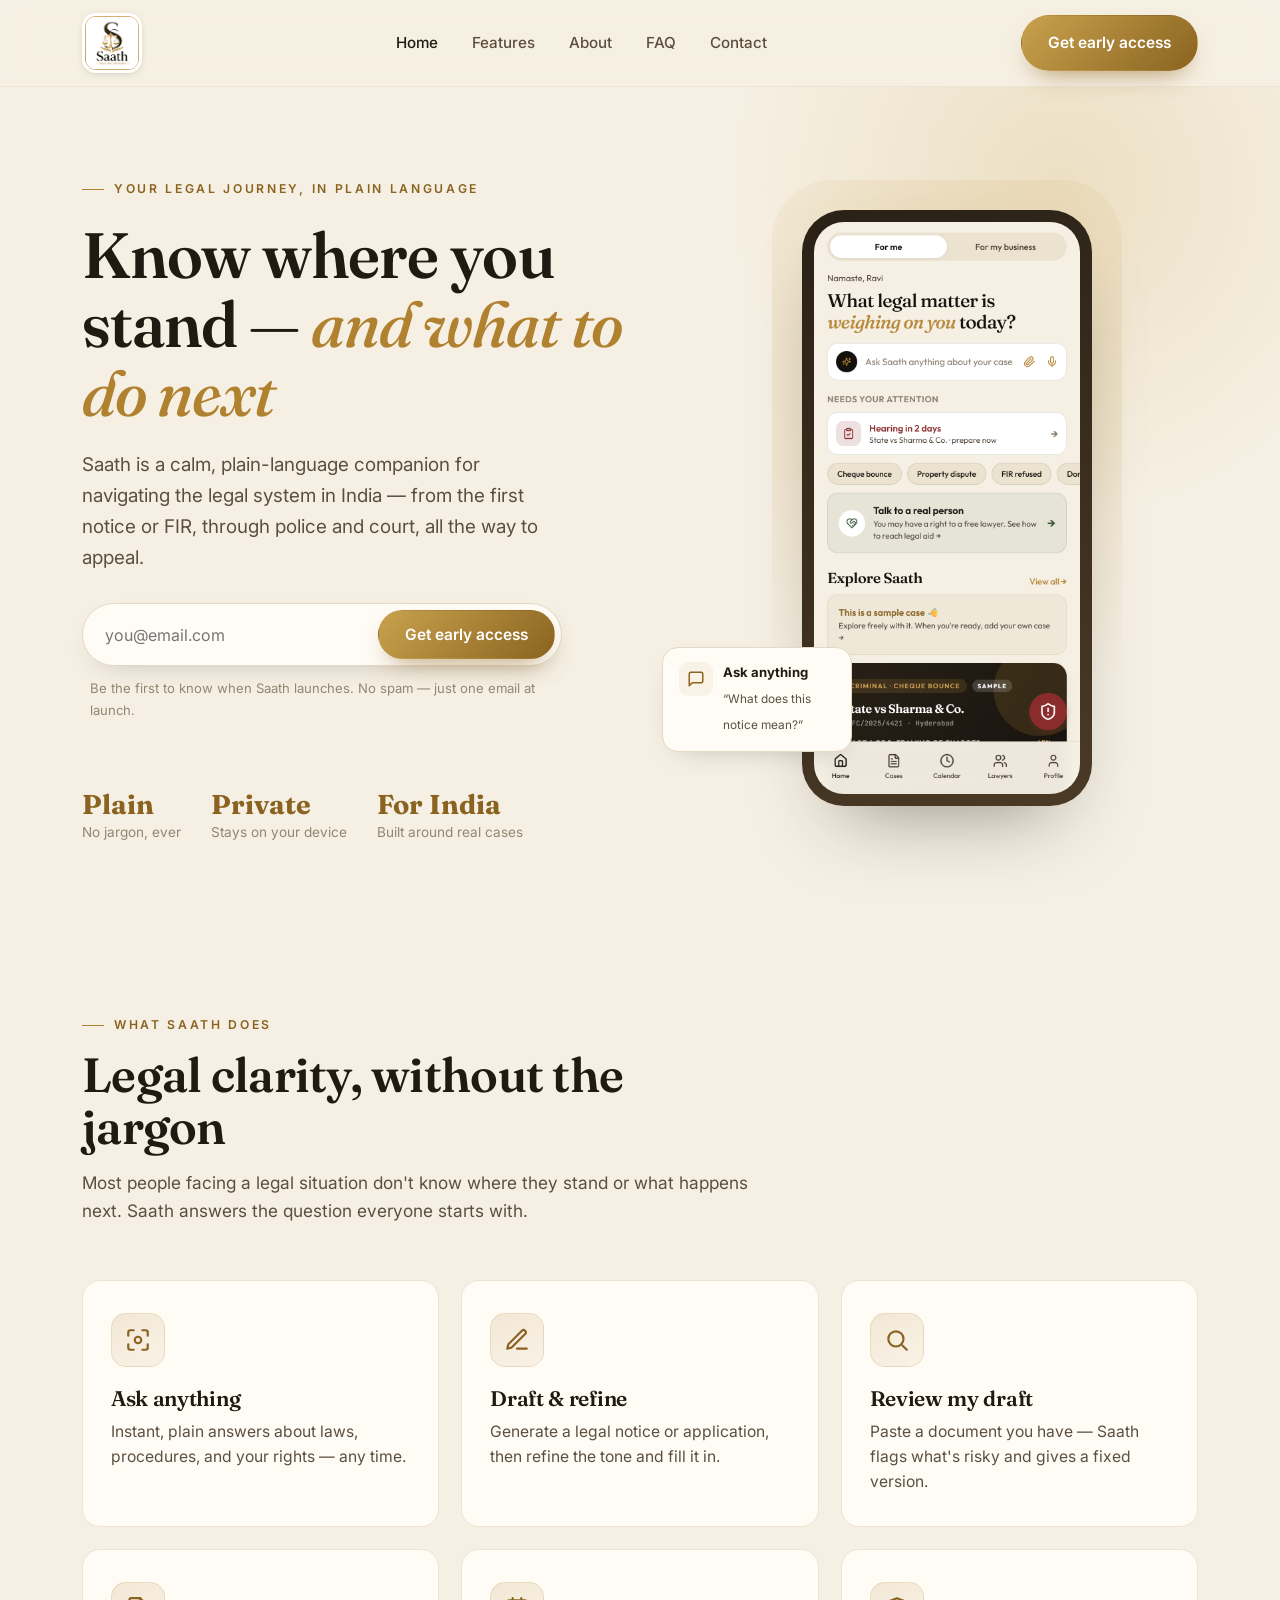
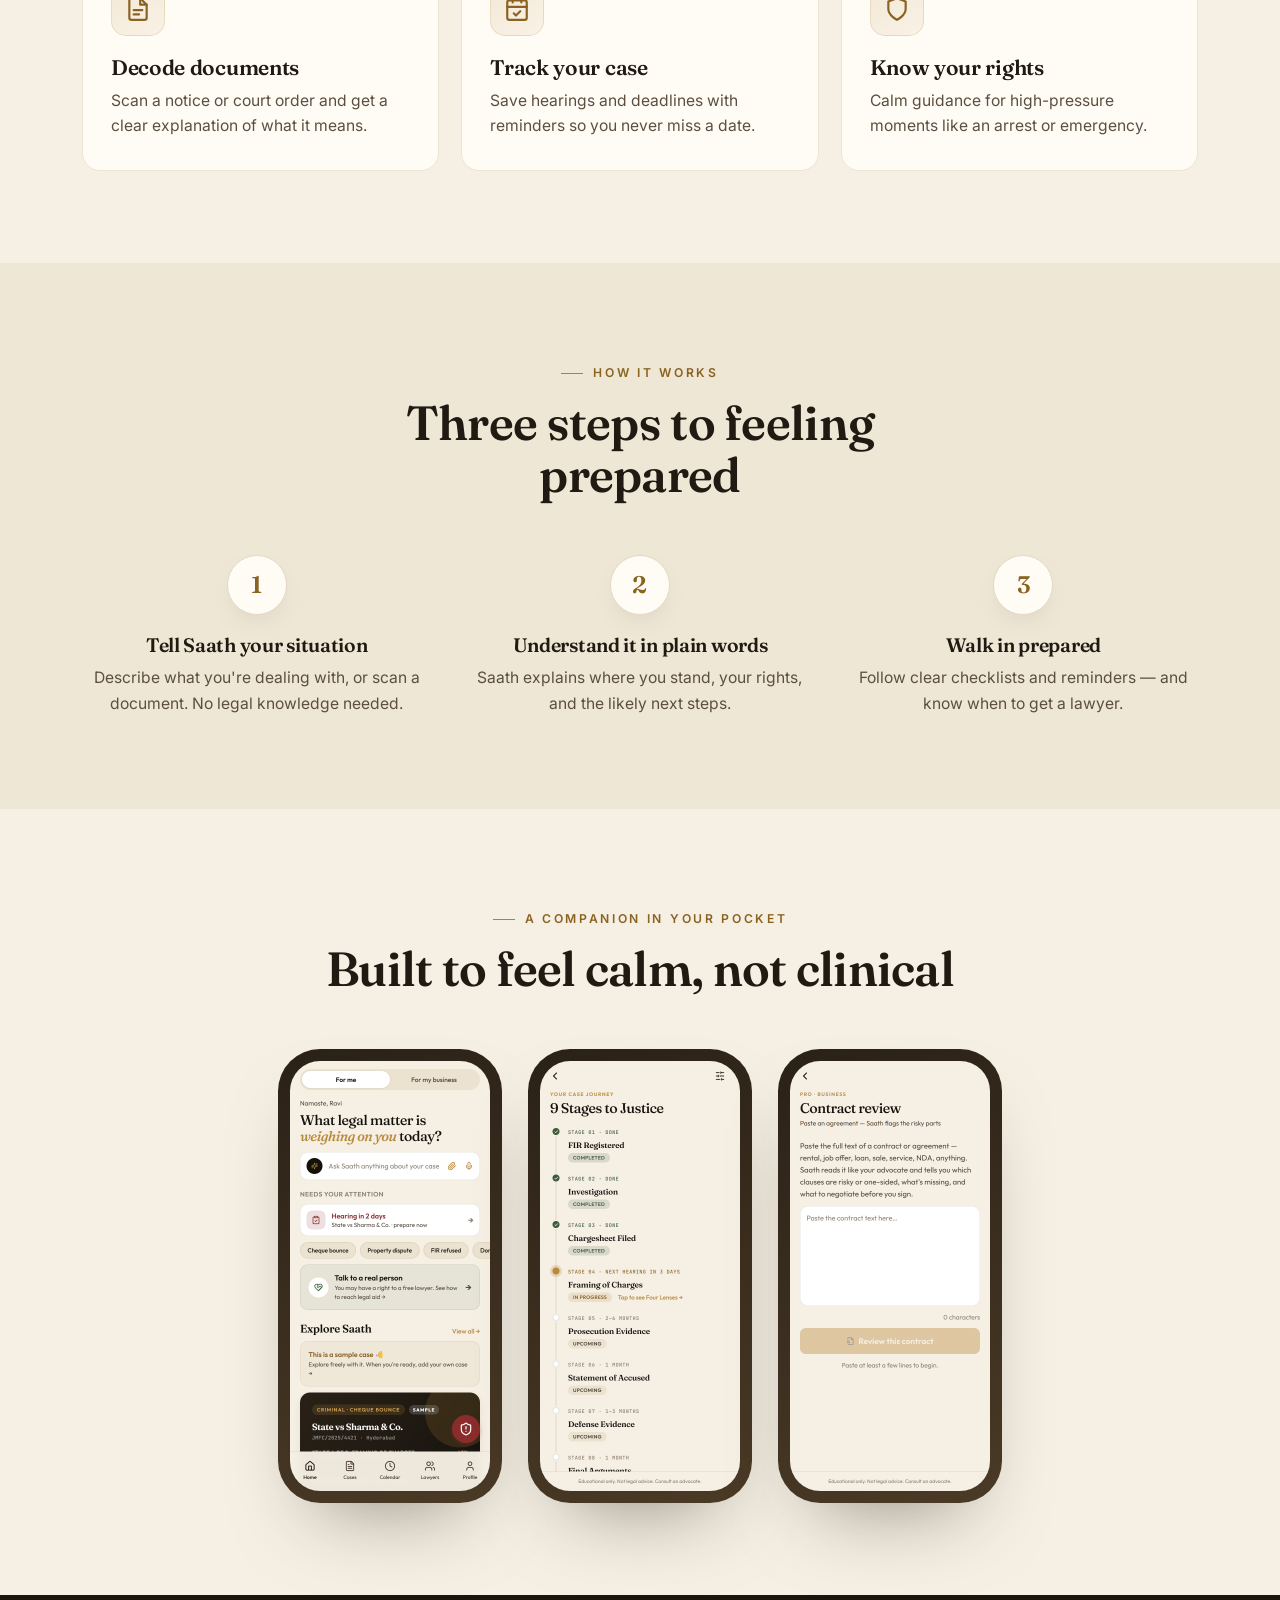
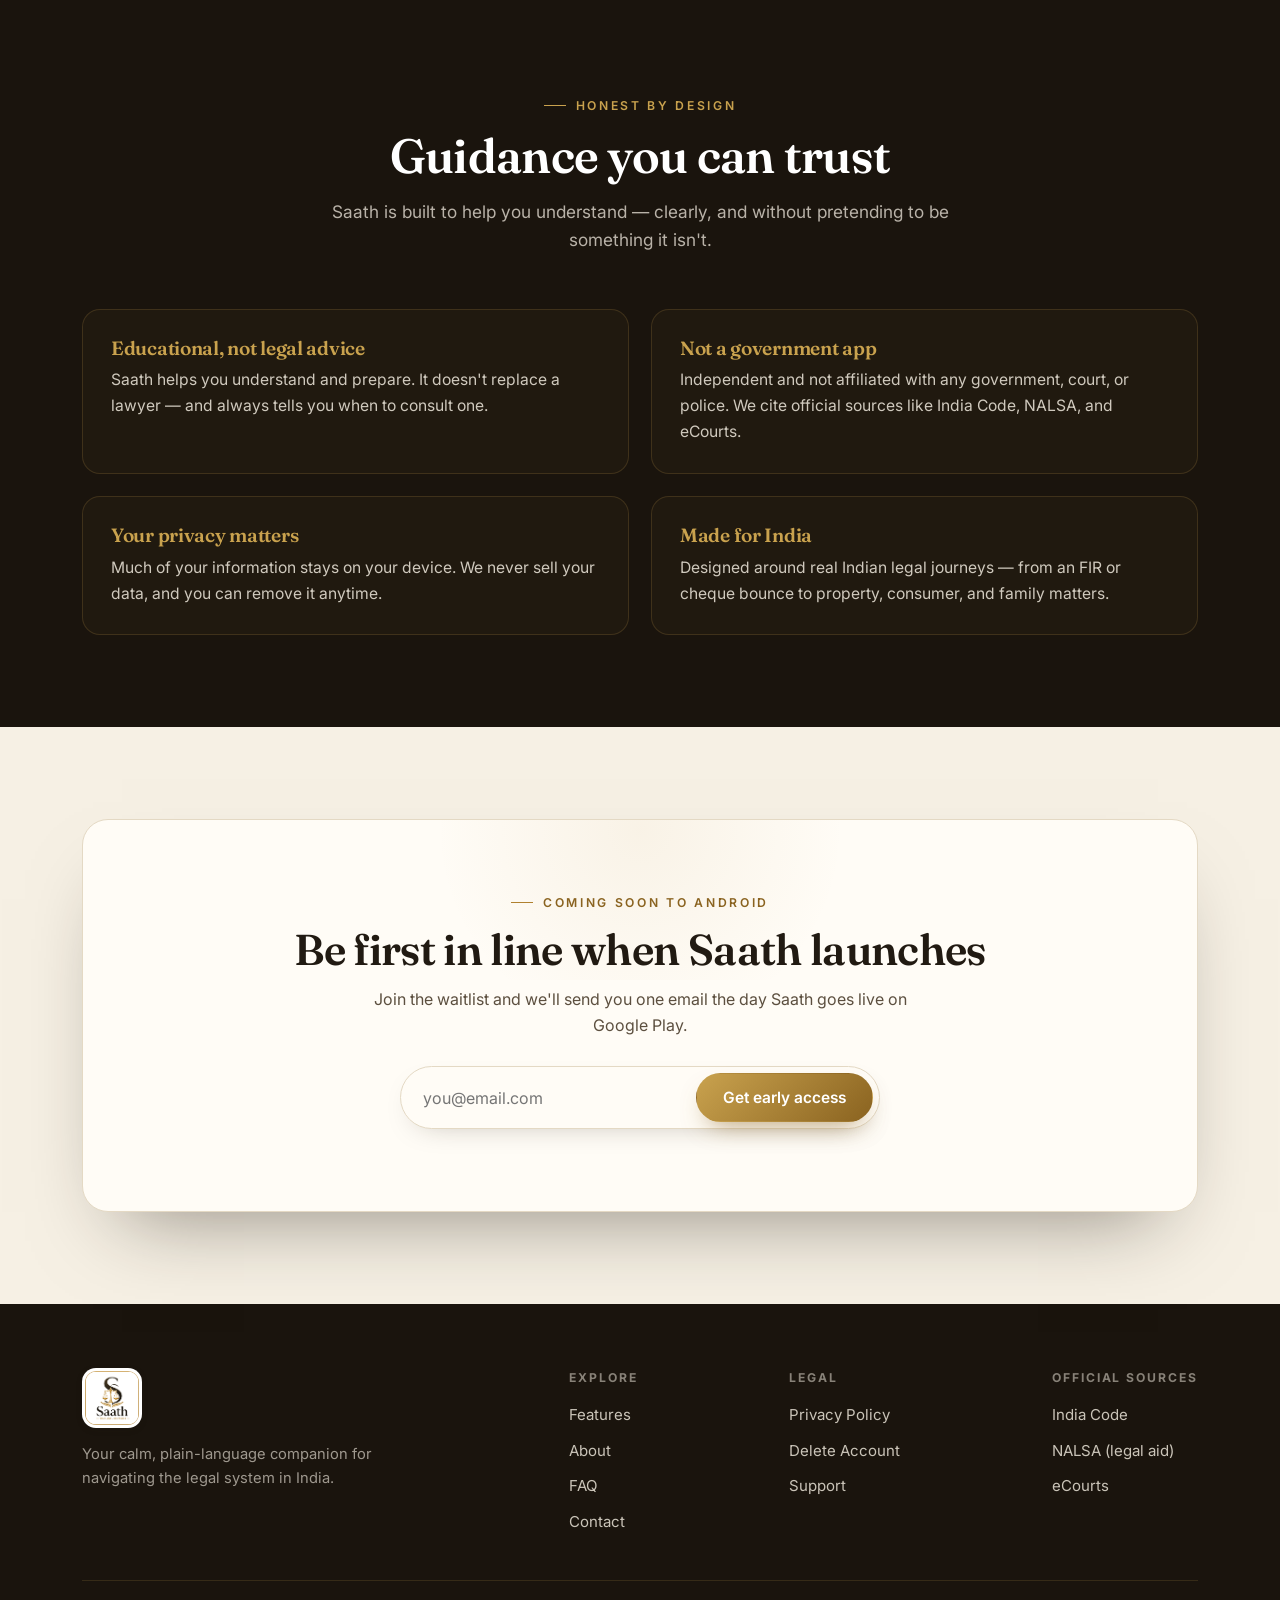
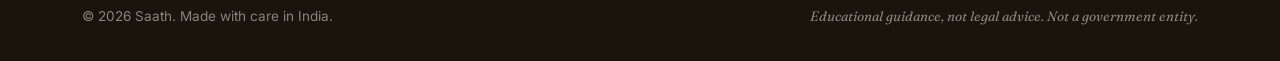
==== index.html @ ecaae9a4 "Saath marketing site" ====
<!doctype html>
<html lang="en">
<head>
  <meta charset="utf-8" />
  <meta name="viewport" content="width=device-width, initial-scale=1" />
  <title>Saath — Your calm, plain-language legal companion</title>
  <meta name="description" content="Saath turns confusing legal situations in India into calm, clear steps — understand your case, decode documents, draft and review, and know your rights. Join the waitlist." />
  <link rel="icon" href="assets/icon.png" />
  <link rel="preconnect" href="https://fonts.googleapis.com" />
  <link rel="preconnect" href="https://fonts.gstatic.com" crossorigin />
  <link href="https://fonts.googleapis.com/css2?family=Fraunces:ital,opsz,wght@0,9..144,500;0,9..144,600;0,9..144,700;1,9..144,500&family=Inter:wght@400;500;600&display=swap" rel="stylesheet" />
  <link rel="stylesheet" href="css/styles.css" />
</head>
<body>

  <header class="site-header">
    <div class="wrap nav">
      <a class="brand" href="index.html"><img class="logo" src="assets/logo.png" alt="Saath — Your Legal Companion" /></a>
      <nav class="nav-links">
        <a href="index.html" class="active">Home</a>
        <a href="features.html">Features</a>
        <a href="about.html">About</a>
        <a href="faq.html">FAQ</a>
        <a href="contact.html">Contact</a>
      </nav>
      <a href="#waitlist" class="btn btn-gold">Get early access</a>
      <button class="nav-toggle" aria-label="Menu"><span></span><span></span><span></span></button>
    </div>
  </header>

  <!-- Hero -->
  <section class="hero">
    <div class="wrap hero-grid">
      <div>
        <span class="eyebrow">Your legal journey, in plain language</span>
        <h1>Know where you stand — <span class="em">and what to do next</span></h1>
        <p class="lead">Saath is a calm, plain-language companion for navigating the legal system in India — from the first notice or FIR, through police and court, all the way to appeal.</p>
        <form class="waitlist" id="waitlist-hero">
          <div class="waitlist-row">
            <input type="email" placeholder="you@email.com" aria-label="Email address" required />
            <button type="submit" class="btn btn-gold">Get early access</button>
          </div>
          <p class="form-note">Be the first to know when Saath launches. No spam — just one email at launch.</p>
          <p class="form-msg" aria-live="polite"></p>
        </form>
        <div class="hero-trust">
          <div class="t"><b>Plain</b><span>No jargon, ever</span></div>
          <div class="t"><b>Private</b><span>Stays on your device</span></div>
          <div class="t"><b>For India</b><span>Built around real cases</span></div>
        </div>
      </div>
      <div class="hero-visual">
        <div class="phone"><img src="assets/shot-home.png" alt="Saath app" /></div>
        <div class="float-card">
          <div class="fc-ic"><svg viewBox="0 0 24 24" fill="none" stroke="currentColor" stroke-width="2" stroke-linecap="round" stroke-linejoin="round"><path d="M21 15a2 2 0 0 1-2 2H7l-4 4V5a2 2 0 0 1 2-2h14a2 2 0 0 1 2 2Z"/></svg></div>
          <div><b>Ask anything</b><span>“What does this notice mean?”</span></div>
        </div>
      </div>
    </div>
  </section>

  <!-- Features -->
  <section class="section">
    <div class="wrap">
      <div class="section-head">
        <span class="eyebrow">What Saath does</span>
        <h2>Legal clarity, without the jargon</h2>
        <p>Most people facing a legal situation don't know where they stand or what happens next. Saath answers the question everyone starts with.</p>
      </div>
      <div class="grid">
        <div class="card">
          <div class="ic"><svg viewBox="0 0 24 24" fill="none" stroke="currentColor" stroke-width="2" stroke-linecap="round" stroke-linejoin="round"><path d="M8 3H5a2 2 0 0 0-2 2v3m18 0V5a2 2 0 0 0-2-2h-3M3 16v3a2 2 0 0 0 2 2h3m8 0h3a2 2 0 0 0 2-2v-3"/><circle cx="12" cy="12" r="3"/></svg></div>
          <h3>Ask anything</h3><p>Instant, plain answers about laws, procedures, and your rights — any time.</p>
        </div>
        <div class="card">
          <div class="ic"><svg viewBox="0 0 24 24" fill="none" stroke="currentColor" stroke-width="2" stroke-linecap="round" stroke-linejoin="round"><path d="M12 20h9"/><path d="M16.5 3.5a2.1 2.1 0 0 1 3 3L7 19l-4 1 1-4Z"/></svg></div>
          <h3>Draft &amp; refine</h3><p>Generate a legal notice or application, then refine the tone and fill it in.</p>
        </div>
        <div class="card">
          <div class="ic"><svg viewBox="0 0 24 24" fill="none" stroke="currentColor" stroke-width="2" stroke-linecap="round" stroke-linejoin="round"><circle cx="11" cy="11" r="7"/><path d="m21 21-4-4"/></svg></div>
          <h3>Review my draft</h3><p>Paste a document you have — Saath flags what's risky and gives a fixed version.</p>
        </div>
        <div class="card">
          <div class="ic"><svg viewBox="0 0 24 24" fill="none" stroke="currentColor" stroke-width="2" stroke-linecap="round" stroke-linejoin="round"><path d="M14 2H6a2 2 0 0 0-2 2v16a2 2 0 0 0 2 2h12a2 2 0 0 0 2-2V8Z"/><path d="M14 2v6h6"/><path d="M8 13h8M8 17h5"/></svg></div>
          <h3>Decode documents</h3><p>Scan a notice or court order and get a clear explanation of what it means.</p>
        </div>
        <div class="card">
          <div class="ic"><svg viewBox="0 0 24 24" fill="none" stroke="currentColor" stroke-width="2" stroke-linecap="round" stroke-linejoin="round"><rect x="3" y="4" width="18" height="18" rx="2"/><path d="M16 2v4M8 2v4M3 10h18"/><path d="m9 16 2 2 4-4"/></svg></div>
          <h3>Track your case</h3><p>Save hearings and deadlines with reminders so you never miss a date.</p>
        </div>
        <div class="card">
          <div class="ic"><svg viewBox="0 0 24 24" fill="none" stroke="currentColor" stroke-width="2" stroke-linecap="round" stroke-linejoin="round"><path d="M12 22s8-4 8-10V5l-8-3-8 3v7c0 6 8 10 8 10Z"/></svg></div>
          <h3>Know your rights</h3><p>Calm guidance for high-pressure moments like an arrest or emergency.</p>
        </div>
      </div>
    </div>
  </section>

  <!-- How it works -->
  <section class="section band">
    <div class="wrap">
      <div class="section-head center">
        <span class="eyebrow center">How it works</span>
        <h2>Three steps to feeling prepared</h2>
      </div>
      <div class="steps">
        <div class="step"><div class="step-num">1</div><h3>Tell Saath your situation</h3><p>Describe what you're dealing with, or scan a document. No legal knowledge needed.</p></div>
        <div class="step"><div class="step-num">2</div><h3>Understand it in plain words</h3><p>Saath explains where you stand, your rights, and the likely next steps.</p></div>
        <div class="step"><div class="step-num">3</div><h3>Walk in prepared</h3><p>Follow clear checklists and reminders — and know when to get a lawyer.</p></div>
      </div>
    </div>
  </section>

  <!-- Showcase -->
  <section class="section">
    <div class="wrap">
      <div class="section-head center">
        <span class="eyebrow center">A companion in your pocket</span>
        <h2>Built to feel calm, not clinical</h2>
      </div>
      <div class="shots">
        <div class="phone"><img src="assets/shot-home.png" alt="Home" /></div>
        <div class="phone"><img src="assets/shot-roadmap.png" alt="Case roadmap" /></div>
        <div class="phone"><img src="assets/shot-service.png" alt="Document help" /></div>
      </div>
    </div>
  </section>

  <!-- Trust -->
  <section class="section trust">
    <div class="wrap">
      <div class="section-head center">
        <span class="eyebrow center">Honest by design</span>
        <h2>Guidance you can trust</h2>
        <p>Saath is built to help you understand — clearly, and without pretending to be something it isn't.</p>
      </div>
      <div class="trust-cards">
        <div class="trust-card"><h3>Educational, not legal advice</h3><p>Saath helps you understand and prepare. It doesn't replace a lawyer — and always tells you when to consult one.</p></div>
        <div class="trust-card"><h3>Not a government app</h3><p>Independent and not affiliated with any government, court, or police. We cite official sources like India Code, NALSA, and eCourts.</p></div>
        <div class="trust-card"><h3>Your privacy matters</h3><p>Much of your information stays on your device. We never sell your data, and you can remove it anytime.</p></div>
        <div class="trust-card"><h3>Made for India</h3><p>Designed around real Indian legal journeys — from an FIR or cheque bounce to property, consumer, and family matters.</p></div>
      </div>
    </div>
  </section>

  <!-- CTA -->
  <section class="section" id="waitlist">
    <div class="wrap">
      <div class="cta-card">
        <span class="eyebrow center">Coming soon to Android</span>
        <h2>Be first in line when Saath launches</h2>
        <p>Join the waitlist and we'll send you one email the day Saath goes live on Google Play.</p>
        <form class="waitlist" id="waitlist-cta">
          <div class="waitlist-row">
            <input type="email" placeholder="you@email.com" aria-label="Email address" required />
            <button type="submit" class="btn btn-gold">Get early access</button>
          </div>
          <p class="form-msg" aria-live="polite"></p>
        </form>
      </div>
    </div>
  </section>

  <!-- Footer -->
  <footer class="site-footer">
    <div class="wrap">
      <div class="footer-grid">
        <div class="footer-brand">
          <a class="brand" href="index.html"><img class="logo" src="assets/logo.png" alt="Saath" /></a>
          <p>Your calm, plain-language companion for navigating the legal system in India.</p>
        </div>
        <div class="footer-col"><h4>Explore</h4><a href="features.html">Features</a><a href="about.html">About</a><a href="faq.html">FAQ</a><a href="contact.html">Contact</a></div>
        <div class="footer-col"><h4>Legal</h4><a href="https://venkatesh619.github.io/saath-privacy/privacy-policy.html" target="_blank" rel="noopener">Privacy Policy</a><a href="https://venkatesh619.github.io/saath-privacy/delete-account.html" target="_blank" rel="noopener">Delete Account</a><a href="contact.html">Support</a></div>
        <div class="footer-col"><h4>Official sources</h4><a href="https://www.indiacode.nic.in" target="_blank" rel="noopener">India Code</a><a href="https://nalsa.gov.in" target="_blank" rel="noopener">NALSA (legal aid)</a><a href="https://ecourts.gov.in" target="_blank" rel="noopener">eCourts</a></div>
      </div>
      <div class="footer-bottom">
        <p>© <span id="year">2026</span> Saath. Made with care in India.</p>
        <p class="disc">Educational guidance, not legal advice. Not a government entity.</p>
      </div>
    </div>
  </footer>

  <script src="js/main.js"></script>
</body>
</html>
---- css/styles.css ----
/* ============================================================
   Saath — marketing site (Rich Warm)
   Elevated parchment + gold, elegant Fraunces display,
   premium detailing. Warm, trustworthy, high-end.
   ============================================================ */

:root {
  --cream: #F6F0E4;
  --cream-2: #EFE7D6;      /* deeper band */
  --paper: #FFFCF6;        /* cards */
  --ink: #211A12;          /* deep warm ink */
  --ink-soft: #5C4F3F;
  --ink-faint: #938672;
  --gold: #B0812F;
  --gold-l: #C9A24E;
  --gold-deep: #8A6320;
  --gold-tint: rgba(176,129,47,0.08);
  --gold-tint-2: rgba(176,129,47,0.16);
  --wine: #7A2E2E;
  --green: #3D5A3A;
  --line: #E4D9C4;
  --line-soft: #EDE4D3;
  --ink-dark: #1A140D;     /* footer / trust band */
  --maxw: 1180px;
  --radius: 18px;
  --radius-lg: 26px;
  --shadow-sm: 0 10px 30px -18px rgba(33,26,18,0.35);
  --shadow: 0 40px 80px -40px rgba(33,26,18,0.5);
}

* { box-sizing: border-box; margin: 0; padding: 0; }
html { scroll-behavior: smooth; }
body {
  font-family: "Inter", -apple-system, BlinkMacSystemFont, "Segoe UI", sans-serif;
  background: var(--cream);
  color: var(--ink);
  line-height: 1.65;
  -webkit-font-smoothing: antialiased;
  overflow-x: hidden;
}
a { color: inherit; text-decoration: none; }
img { max-width: 100%; display: block; }
.wrap { width: 100%; max-width: var(--maxw); margin: 0 auto; padding: 0 32px; }

h1, h2, h3, .serif { font-family: "Fraunces", Georgia, serif; font-weight: 600; line-height: 1.08; letter-spacing: -0.015em; }
.em { font-family: "Fraunces", serif; font-style: italic; font-weight: 500; color: var(--gold); }
.eyebrow {
  display: inline-flex; align-items: center; gap: 10px;
  font-size: 0.76rem; font-weight: 600; letter-spacing: 0.22em; text-transform: uppercase; color: var(--gold-deep);
}
.eyebrow::before { content: ""; width: 22px; height: 1px; background: var(--gold); display: inline-block; }
.eyebrow.center { justify-content: center; }

/* ---------- Buttons ---------- */
.btn {
  display: inline-flex; align-items: center; justify-content: center; gap: 8px;
  font-family: "Inter", sans-serif; font-weight: 600; font-size: 0.97rem;
  padding: 14px 26px; border-radius: 100px; border: 1px solid transparent; cursor: pointer;
  transition: transform 0.16s ease, box-shadow 0.16s ease, background 0.16s;
  white-space: nowrap;
}
.btn-gold { background: linear-gradient(135deg, var(--gold-l), var(--gold-deep)); color: #fff; box-shadow: 0 12px 26px -12px rgba(138,99,32,0.7); }
.btn-gold:hover { transform: translateY(-2px); box-shadow: 0 16px 30px -12px rgba(138,99,32,0.8); }
.btn-ink { background: var(--ink); color: var(--cream); }
.btn-ink:hover { transform: translateY(-2px); }
.btn-outline { background: transparent; border-color: var(--line); color: var(--ink); }
.btn-outline:hover { background: var(--paper); border-color: var(--gold); }

/* ---------- Header ---------- */
.site-header {
  position: sticky; top: 0; z-index: 60;
  background: rgba(246,240,228,0.85);
  backdrop-filter: saturate(160%) blur(14px);
  border-bottom: 1px solid var(--line-soft);
}
.nav { display: flex; align-items: center; justify-content: space-between; height: 86px; }
.brand { display: flex; align-items: center; gap: 11px; }
.brand .logo { height: 60px; width: 60px; display: block; background: #fff; border-radius: 14px; padding: 3px; object-fit: contain; box-shadow: 0 2px 8px -3px rgba(33,26,18,0.25); }
.brand .name { font-family: "Fraunces", serif; font-weight: 600; font-size: 1.4rem; letter-spacing: -0.01em; }
.nav-links { display: flex; align-items: center; gap: 34px; }
.nav-links a { font-size: 0.95rem; font-weight: 500; color: var(--ink-soft); transition: color 0.15s; }
.nav-links a:hover, .nav-links a.active { color: var(--ink); }
.nav-toggle { display: none; background: none; border: none; cursor: pointer; padding: 6px; }
.nav-toggle span { display: block; width: 24px; height: 2px; background: var(--ink); margin: 5px 0; transition: 0.25s; }

/* ---------- Hero ---------- */
.hero { position: relative; padding: 84px 0 70px; overflow: hidden; }
.hero::before {
  content: ""; position: absolute; top: -280px; right: -160px; width: 760px; height: 760px; border-radius: 50%;
  background: radial-gradient(circle, rgba(201,162,78,0.22), transparent 62%); pointer-events: none;
}
.hero-grid { position: relative; display: grid; grid-template-columns: 1.05fr 0.95fr; gap: 60px; align-items: center; }
.hero h1 { font-size: clamp(2.7rem, 5.2vw, 4rem); margin: 20px 0 22px; font-weight: 600; }
.hero .lead { font-size: 1.18rem; color: var(--ink-soft); max-width: 30rem; margin-bottom: 30px; }
.waitlist { max-width: 30rem; }
.waitlist-row { display: flex; gap: 10px; background: var(--paper); border: 1px solid var(--line); border-radius: 100px; padding: 6px 6px 6px 8px; box-shadow: var(--shadow-sm); }
.waitlist-row input {
  flex: 1; min-width: 0; border: none; background: transparent; padding: 12px 14px;
  font-family: "Inter", sans-serif; font-size: 1rem; color: var(--ink);
}
.waitlist-row input:focus { outline: none; }
.waitlist .form-note { font-size: 0.82rem; color: var(--ink-faint); margin-top: 12px; padding-left: 8px; }
.form-msg { margin-top: 12px; font-size: 0.9rem; font-weight: 500; min-height: 1.2em; padding-left: 8px; }
.form-msg.ok { color: var(--green); }
.form-msg.err { color: var(--wine); }
.hero-trust { display: flex; gap: 30px; margin-top: 40px; }
.hero-trust .t b { font-family: "Fraunces", serif; font-size: 1.7rem; color: var(--gold-deep); display: block; line-height: 1; }
.hero-trust .t span { font-size: 0.85rem; color: var(--ink-faint); }

/* Phone visual */
.hero-visual { position: relative; display: flex; justify-content: center; }
.phone {
  position: relative; width: 290px; max-width: 78vw; border-radius: 42px; padding: 12px;
  background: linear-gradient(160deg, #2a2117, #4a3a26); box-shadow: var(--shadow);
}
.phone::after {
  content: ""; position: absolute; inset: -30px -30px -30px -30px; z-index: -1; border-radius: 60px;
  background: radial-gradient(circle at 50% 30%, rgba(201,162,78,0.28), transparent 70%);
}
.phone img { border-radius: 30px; width: 100%; }
.float-card {
  position: absolute; left: -34px; bottom: 54px; background: var(--paper); border: 1px solid var(--line);
  border-radius: 16px; padding: 14px 16px; box-shadow: var(--shadow-sm); max-width: 190px; display: flex; gap: 10px; align-items: flex-start;
}
.float-card .fc-ic { width: 34px; height: 34px; min-width: 34px; border-radius: 9px; background: var(--gold-tint); display: flex; align-items: center; justify-content: center; color: var(--gold-deep); }
.float-card .fc-ic svg { width: 18px; height: 18px; }
.float-card b { font-size: 0.82rem; display: block; }
.float-card span { font-size: 0.74rem; color: var(--ink-soft); line-height: 1.35; }

/* ---------- Sections ---------- */
.section { padding: 92px 0; position: relative; }
.section-head { max-width: 42rem; margin-bottom: 54px; }
.section-head.center { margin-left: auto; margin-right: auto; text-align: center; }
.section-head h2 { font-size: clamp(2.1rem, 3.8vw, 3rem); margin: 14px 0 16px; }
.section-head p { color: var(--ink-soft); font-size: 1.08rem; }

/* Feature cards */
.grid { display: grid; grid-template-columns: repeat(3, 1fr); gap: 22px; }
.card {
  background: var(--paper); border: 1px solid var(--line-soft); border-radius: var(--radius);
  padding: 32px 28px; transition: transform 0.2s ease, box-shadow 0.2s ease, border-color 0.2s;
}
.card:hover { transform: translateY(-5px); box-shadow: var(--shadow-sm); border-color: var(--gold-tint-2); }
.ic {
  width: 54px; height: 54px; border-radius: 15px; margin-bottom: 20px;
  display: flex; align-items: center; justify-content: center; color: var(--gold-deep);
  background: linear-gradient(150deg, var(--gold-tint-2), var(--gold-tint));
  border: 1px solid rgba(176,129,47,0.18);
}
.ic svg { width: 26px; height: 26px; }
.card h3 { font-size: 1.32rem; margin-bottom: 9px; }
.card p { color: var(--ink-soft); font-size: 0.98rem; line-height: 1.6; }

/* Divider rule */
.rule { height: 1px; background: linear-gradient(90deg, transparent, var(--line), transparent); }

/* How it works */
.band { background: var(--cream-2); }
.steps { display: grid; grid-template-columns: repeat(3, 1fr); gap: 34px; }
.step { text-align: center; }
.step-num {
  width: 60px; height: 60px; border-radius: 50%; margin: 0 auto 20px; position: relative;
  display: flex; align-items: center; justify-content: center;
  font-family: "Fraunces", serif; font-size: 1.5rem; font-weight: 600; color: var(--gold-deep);
  background: var(--paper); border: 1px solid var(--line); box-shadow: var(--shadow-sm);
}
.step h3 { font-size: 1.22rem; margin-bottom: 9px; }
.step p { color: var(--ink-soft); font-size: 0.98rem; }

/* Showcase */
.shots { display: flex; gap: 26px; justify-content: center; flex-wrap: wrap; }
.shots .phone { width: 224px; }
.shots .phone::after { display: none; }

/* Trust band (deep ink) */
.trust { background: var(--ink-dark); color: var(--cream); }
.trust .section-head h2 { color: #fff; }
.trust .section-head p { color: rgba(246,240,228,0.72); }
.trust .eyebrow { color: var(--gold-l); }
.trust .eyebrow::before { background: var(--gold-l); }
.trust-cards { display: grid; grid-template-columns: repeat(2, 1fr); gap: 22px; }
.trust-card { border: 1px solid rgba(201,162,78,0.18); border-radius: var(--radius); padding: 28px; background: rgba(201,162,78,0.04); }
.trust-card h3 { color: var(--gold-l); font-size: 1.2rem; margin-bottom: 9px; }
.trust-card p { color: rgba(246,240,228,0.82); font-size: 0.98rem; }

/* CTA */
.cta-card {
  background: var(--paper); border: 1px solid var(--line); border-radius: var(--radius-lg);
  padding: 64px 40px; text-align: center; box-shadow: var(--shadow); position: relative; overflow: hidden;
}
.cta-card::before { content: ""; position: absolute; top: -140px; left: 50%; transform: translateX(-50%); width: 500px; height: 300px; background: radial-gradient(circle, var(--gold-tint), transparent 70%); }
.cta-card > * { position: relative; }
.cta-card h2 { font-size: clamp(2rem, 3.6vw, 2.7rem); margin: 14px 0 12px; }
.cta-card p { color: var(--ink-soft); max-width: 34rem; margin: 0 auto; }
.cta-card .waitlist { margin: 28px auto 0; }

/* Inner page hero */
.page-hero { position: relative; padding: 72px 0 24px; text-align: center; overflow: hidden; }
.page-hero::before { content: ""; position: absolute; top: -300px; left: 50%; transform: translateX(-50%); width: 800px; height: 800px; border-radius: 50%; background: radial-gradient(circle, rgba(201,162,78,0.14), transparent 62%); }
.page-hero > .wrap { position: relative; }
.page-hero h1 { font-size: clamp(2.4rem, 4.6vw, 3.4rem); margin: 16px 0 16px; font-weight: 600; }
.page-hero p { color: var(--ink-soft); font-size: 1.12rem; max-width: 40rem; margin: 0 auto; }

/* Feature rows */
.frows { display: grid; grid-template-columns: 1fr 1fr; gap: 22px; }
.frow { background: var(--paper); border: 1px solid var(--line-soft); border-radius: var(--radius); padding: 32px; display: grid; grid-template-columns: 54px 1fr; gap: 20px; }
.frow .ic { margin: 0; }
.frow h3 { font-size: 1.4rem; margin-bottom: 8px; }
.frow p { color: var(--ink-soft); font-size: 1rem; margin-bottom: 14px; }
.flist { list-style: none; }
.flist li { position: relative; padding-left: 24px; margin-bottom: 8px; color: var(--ink-soft); font-size: 0.95rem; }
.flist li::before { content: "✦"; position: absolute; left: 0; color: var(--gold); font-size: 0.8rem; top: 2px; }

/* FAQ */
.faq-list { max-width: 46rem; margin: 0 auto; }
.faq-item { border-bottom: 1px solid var(--line); }
.faq-q { width: 100%; text-align: left; background: none; border: none; cursor: pointer; padding: 24px 0; font-family: "Fraunces", serif; font-size: 1.25rem; font-weight: 600; color: var(--ink); display: flex; justify-content: space-between; align-items: center; gap: 16px; }
.faq-q .plus { color: var(--gold); font-size: 1.7rem; transition: transform 0.2s; line-height: 1; }
.faq-item.open .plus { transform: rotate(45deg); }
.faq-a { max-height: 0; overflow: hidden; transition: max-height 0.28s ease; }
.faq-a p { padding-bottom: 24px; color: var(--ink-soft); }
.faq-a a { color: var(--gold-deep); font-weight: 600; }

/* Prose */
.prose { max-width: 44rem; margin: 0 auto; }
.prose > p:first-of-type::first-letter { font-family: "Fraunces", serif; font-size: 3.4rem; float: left; line-height: 0.9; padding: 6px 12px 0 0; color: var(--gold-deep); }
.prose p { color: var(--ink-soft); margin-bottom: 20px; font-size: 1.08rem; }
.prose strong { color: var(--ink); }
.prose a { color: var(--gold-deep); font-weight: 600; }
.prose h2 { font-size: 1.8rem; margin: 40px 0 16px; }

/* Contact */
.contact-grid { display: grid; grid-template-columns: 1fr 1.1fr; gap: 40px; max-width: 62rem; margin: 0 auto; align-items: start; }
.contact-cards { display: grid; gap: 18px; }
.contact-card { background: var(--paper); border: 1px solid var(--line-soft); border-radius: var(--radius); padding: 26px; }
.contact-card h3 { font-size: 1.15rem; margin-bottom: 7px; }
.contact-card p { color: var(--ink-soft); font-size: 0.95rem; }
.contact-form { background: var(--paper); border: 1px solid var(--line-soft); border-radius: var(--radius); padding: 30px; box-shadow: var(--shadow-sm); }
.field { margin-bottom: 16px; }
.field label { display: block; font-size: 0.85rem; font-weight: 600; color: var(--ink-soft); margin-bottom: 6px; }
.field input, .field textarea { width: 100%; font-family: "Inter", sans-serif; font-size: 1rem; padding: 13px 15px; border: 1px solid var(--line); border-radius: 12px; background: var(--cream); color: var(--ink); }
.field input:focus, .field textarea:focus { outline: none; border-color: var(--gold); box-shadow: 0 0 0 3px var(--gold-tint); }
.field textarea { resize: vertical; min-height: 120px; }

/* Footer (deep ink) */
.site-footer { background: var(--ink-dark); color: var(--cream); padding: 64px 0 34px; }
.footer-grid { display: flex; justify-content: space-between; flex-wrap: wrap; gap: 30px; margin-bottom: 34px; }
.footer-brand { max-width: 21rem; }
.footer-brand .brand { margin-bottom: 14px; }
.footer-brand .name { color: #fff; }
.footer-brand p { color: rgba(246,240,228,0.6); font-size: 0.92rem; }
.footer-col h4 { font-size: 0.76rem; text-transform: uppercase; letter-spacing: 0.16em; color: rgba(246,240,228,0.5); margin-bottom: 15px; }
.footer-col a { display: block; color: rgba(246,240,228,0.8); font-size: 0.94rem; margin-bottom: 11px; transition: color 0.15s; }
.footer-col a:hover { color: var(--gold-l); }
.footer-bottom { border-top: 1px solid rgba(201,162,78,0.16); padding-top: 24px; display: flex; justify-content: space-between; flex-wrap: wrap; gap: 10px; }
.footer-bottom p { font-size: 0.85rem; color: rgba(246,240,228,0.5); }
.footer-bottom .disc { font-family: "Fraunces", serif; font-style: italic; }

/* Responsive */
@media (max-width: 900px) {
  .hero-grid { grid-template-columns: 1fr; gap: 44px; text-align: center; }
  .hero .lead, .waitlist { margin-left: auto; margin-right: auto; }
  .hero-trust { justify-content: center; }
  .float-card { display: none; }
}
@media (max-width: 820px) {
  .grid, .steps, .trust-cards, .frows, .contact-grid { grid-template-columns: 1fr; }
  .nav-links, .site-header .btn { display: none; }
  .nav-toggle { display: block; }
  .nav-links.open { display: flex; flex-direction: column; gap: 0; position: absolute; top: 86px; left: 0; right: 0; background: var(--cream); border-bottom: 1px solid var(--line); padding: 8px 32px 20px; }
  .nav-links.open a { padding: 14px 0; border-bottom: 1px solid var(--line-soft); width: 100%; }
  .section { padding: 64px 0; }
}
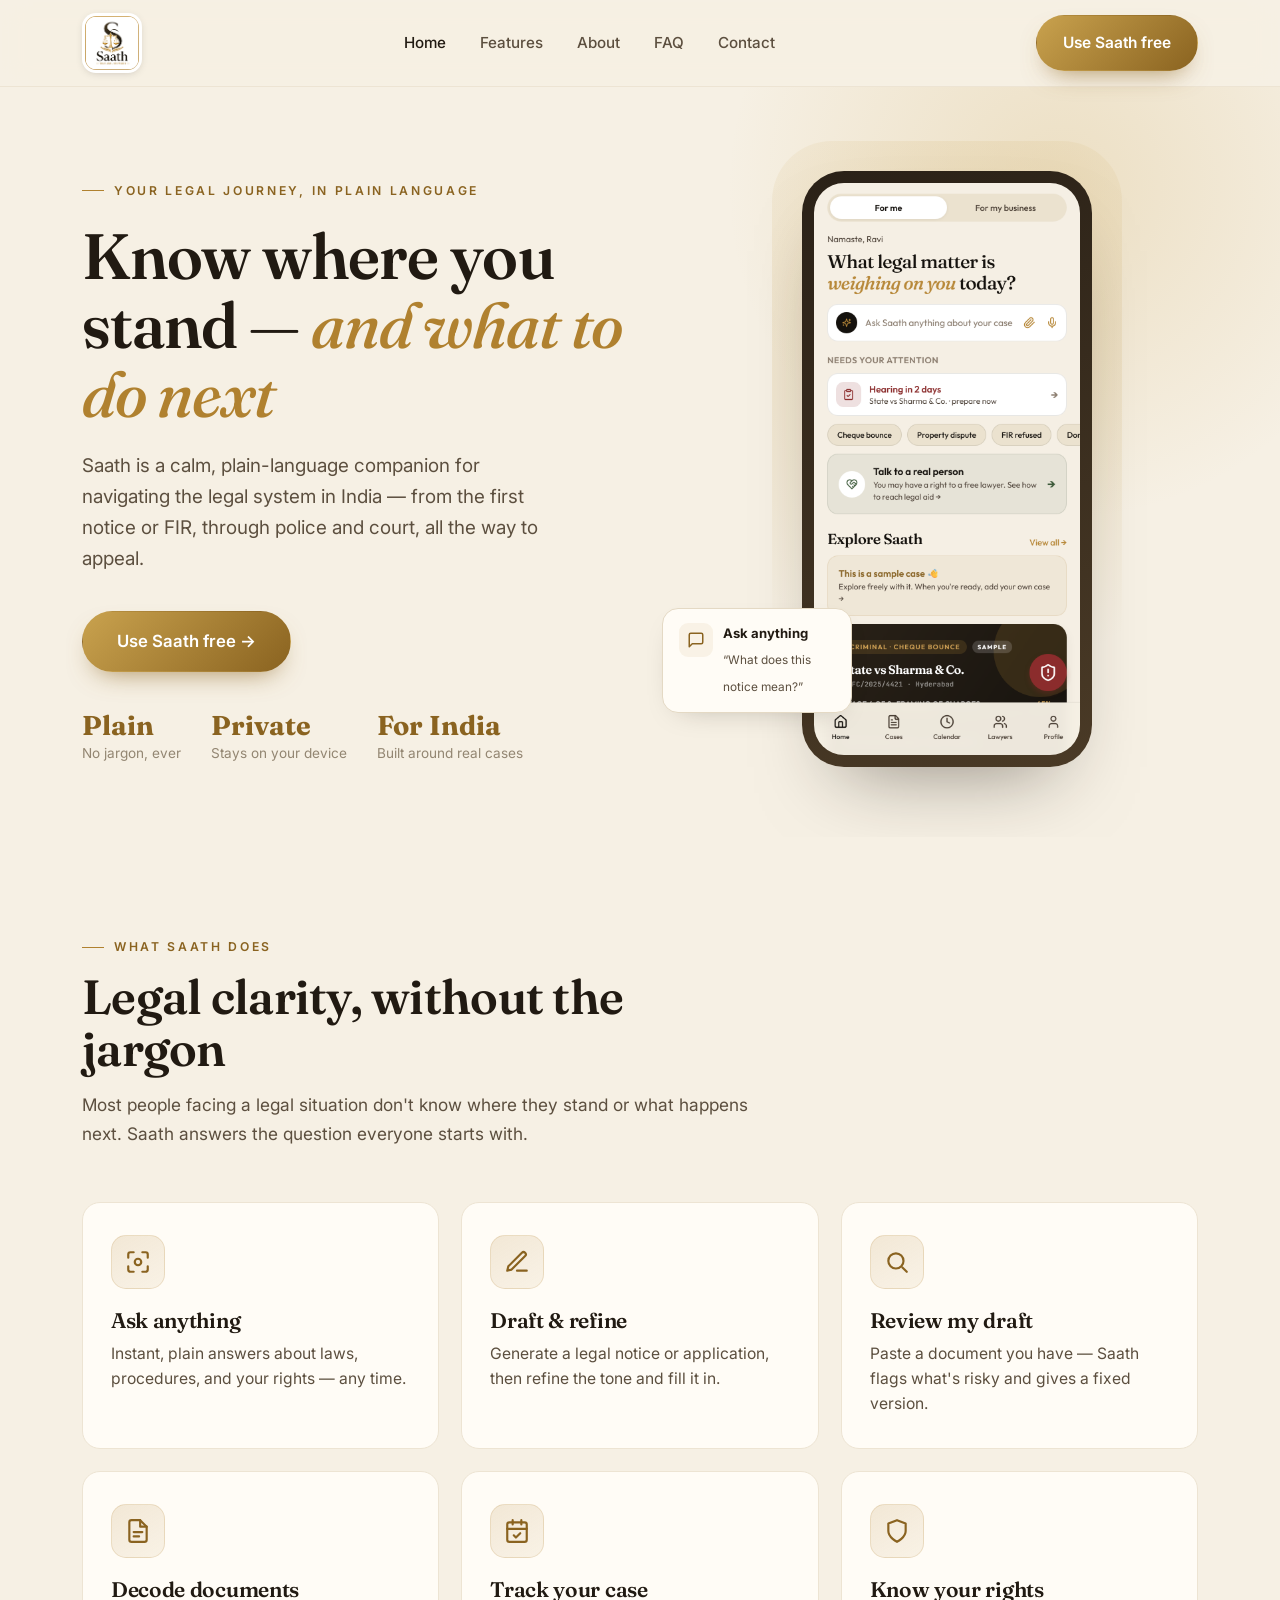
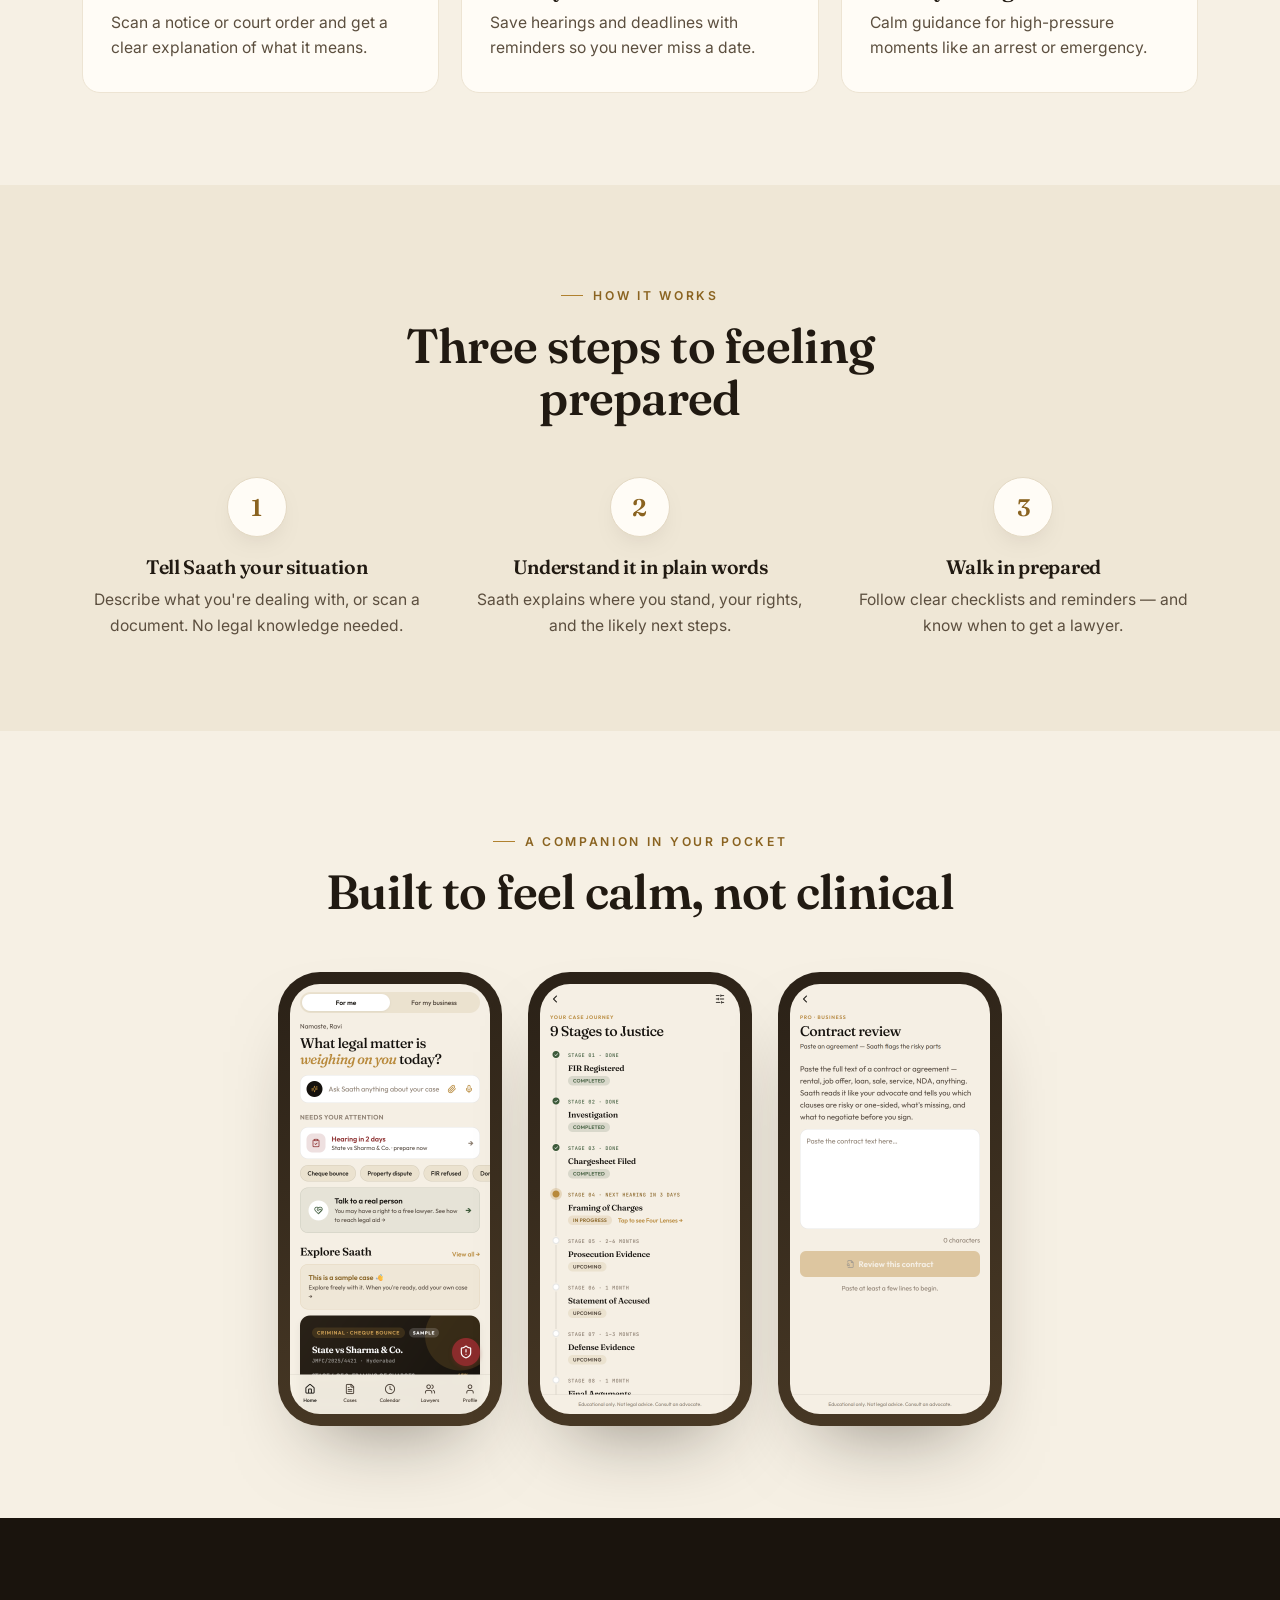
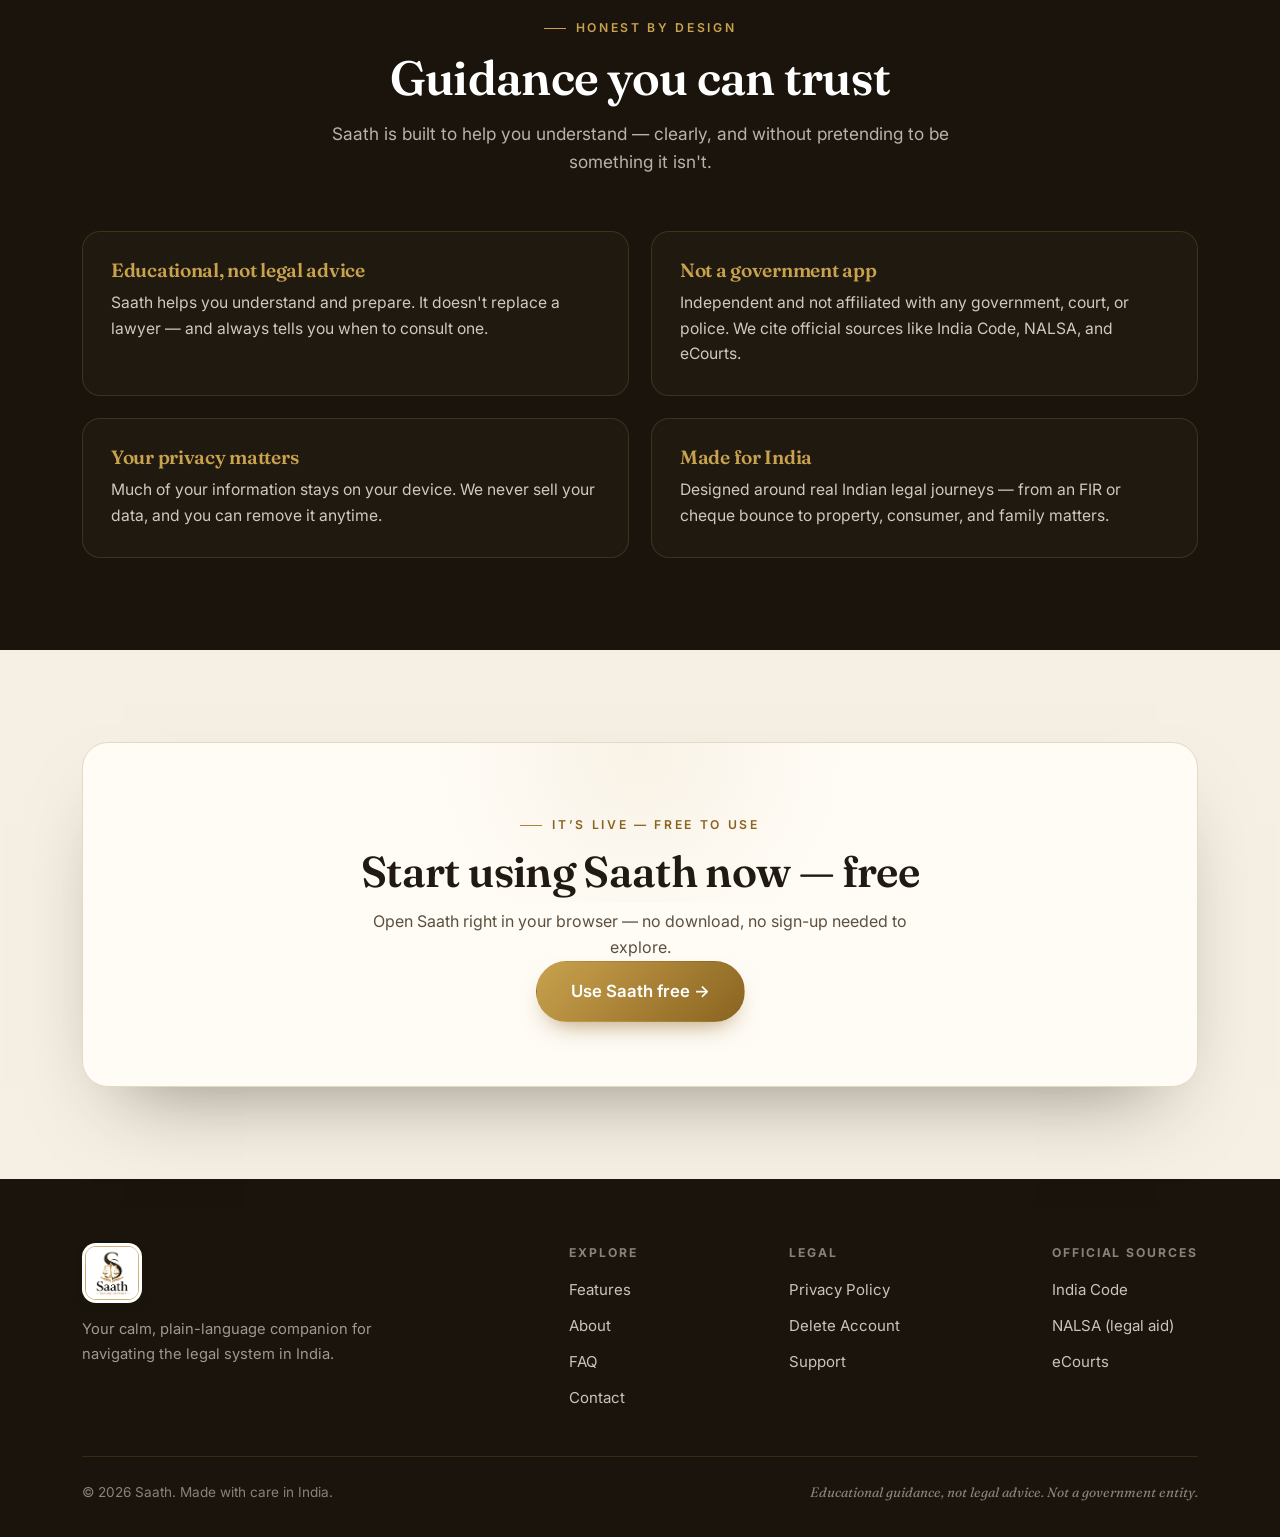
==== commit 983de648: "Point CTAs to the live app (app.saathlegal.com); drop waitlist" ====
--- a/index.html
+++ b/index.html
@@ -23,7 +23,7 @@
         <a href="faq.html">FAQ</a>
         <a href="contact.html">Contact</a>
       </nav>
-      <a href="#waitlist" class="btn btn-gold">Get early access</a>
+      <a href="https://app.saathlegal.com" target="_blank" rel="noopener" class="btn btn-gold">Use Saath free</a>
       <button class="nav-toggle" aria-label="Menu"><span></span><span></span><span></span></button>
     </div>
   </header>
@@ -35,14 +35,7 @@
         <span class="eyebrow">Your legal journey, in plain language</span>
         <h1>Know where you stand — <span class="em">and what to do next</span></h1>
         <p class="lead">Saath is a calm, plain-language companion for navigating the legal system in India — from the first notice or FIR, through police and court, all the way to appeal.</p>
-        <form class="waitlist" id="waitlist-hero">
-          <div class="waitlist-row">
-            <input type="email" placeholder="you@email.com" aria-label="Email address" required />
-            <button type="submit" class="btn btn-gold">Get early access</button>
-          </div>
-          <p class="form-note">Be the first to know when Saath launches. No spam — just one email at launch.</p>
-          <p class="form-msg" aria-live="polite"></p>
-        </form>
+        <a href="https://app.saathlegal.com" target="_blank" rel="noopener" class="btn btn-gold btn-lg">Use Saath free →</a>
         <div class="hero-trust">
           <div class="t"><b>Plain</b><span>No jargon, ever</span></div>
           <div class="t"><b>Private</b><span>Stays on your device</span></div>
@@ -147,16 +140,10 @@
   <section class="section" id="waitlist">
     <div class="wrap">
       <div class="cta-card">
-        <span class="eyebrow center">Coming soon to Android</span>
-        <h2>Be first in line when Saath launches</h2>
-        <p>Join the waitlist and we'll send you one email the day Saath goes live on Google Play.</p>
-        <form class="waitlist" id="waitlist-cta">
-          <div class="waitlist-row">
-            <input type="email" placeholder="you@email.com" aria-label="Email address" required />
-            <button type="submit" class="btn btn-gold">Get early access</button>
-          </div>
-          <p class="form-msg" aria-live="polite"></p>
-        </form>
+        <span class="eyebrow center">It’s live — free to use</span>
+        <h2>Start using Saath now — free</h2>
+        <p>Open Saath right in your browser — no download, no sign-up needed to explore.</p>
+        <a href="https://app.saathlegal.com" target="_blank" rel="noopener" class="btn btn-gold btn-lg">Use Saath free →</a>
       </div>
     </div>
   </section>
--- a/css/styles.css
+++ b/css/styles.css
@@ -65,6 +65,8 @@
 .btn-ink:hover { transform: translateY(-2px); }
 .btn-outline { background: transparent; border-color: var(--line); color: var(--ink); }
 .btn-outline:hover { background: var(--paper); border-color: var(--gold); }
+.btn-lg { padding: 16px 34px; font-size: 1.05rem; }
+.hero .btn-lg { margin-top: 6px; }
 
 /* ---------- Header ---------- */
 .site-header {
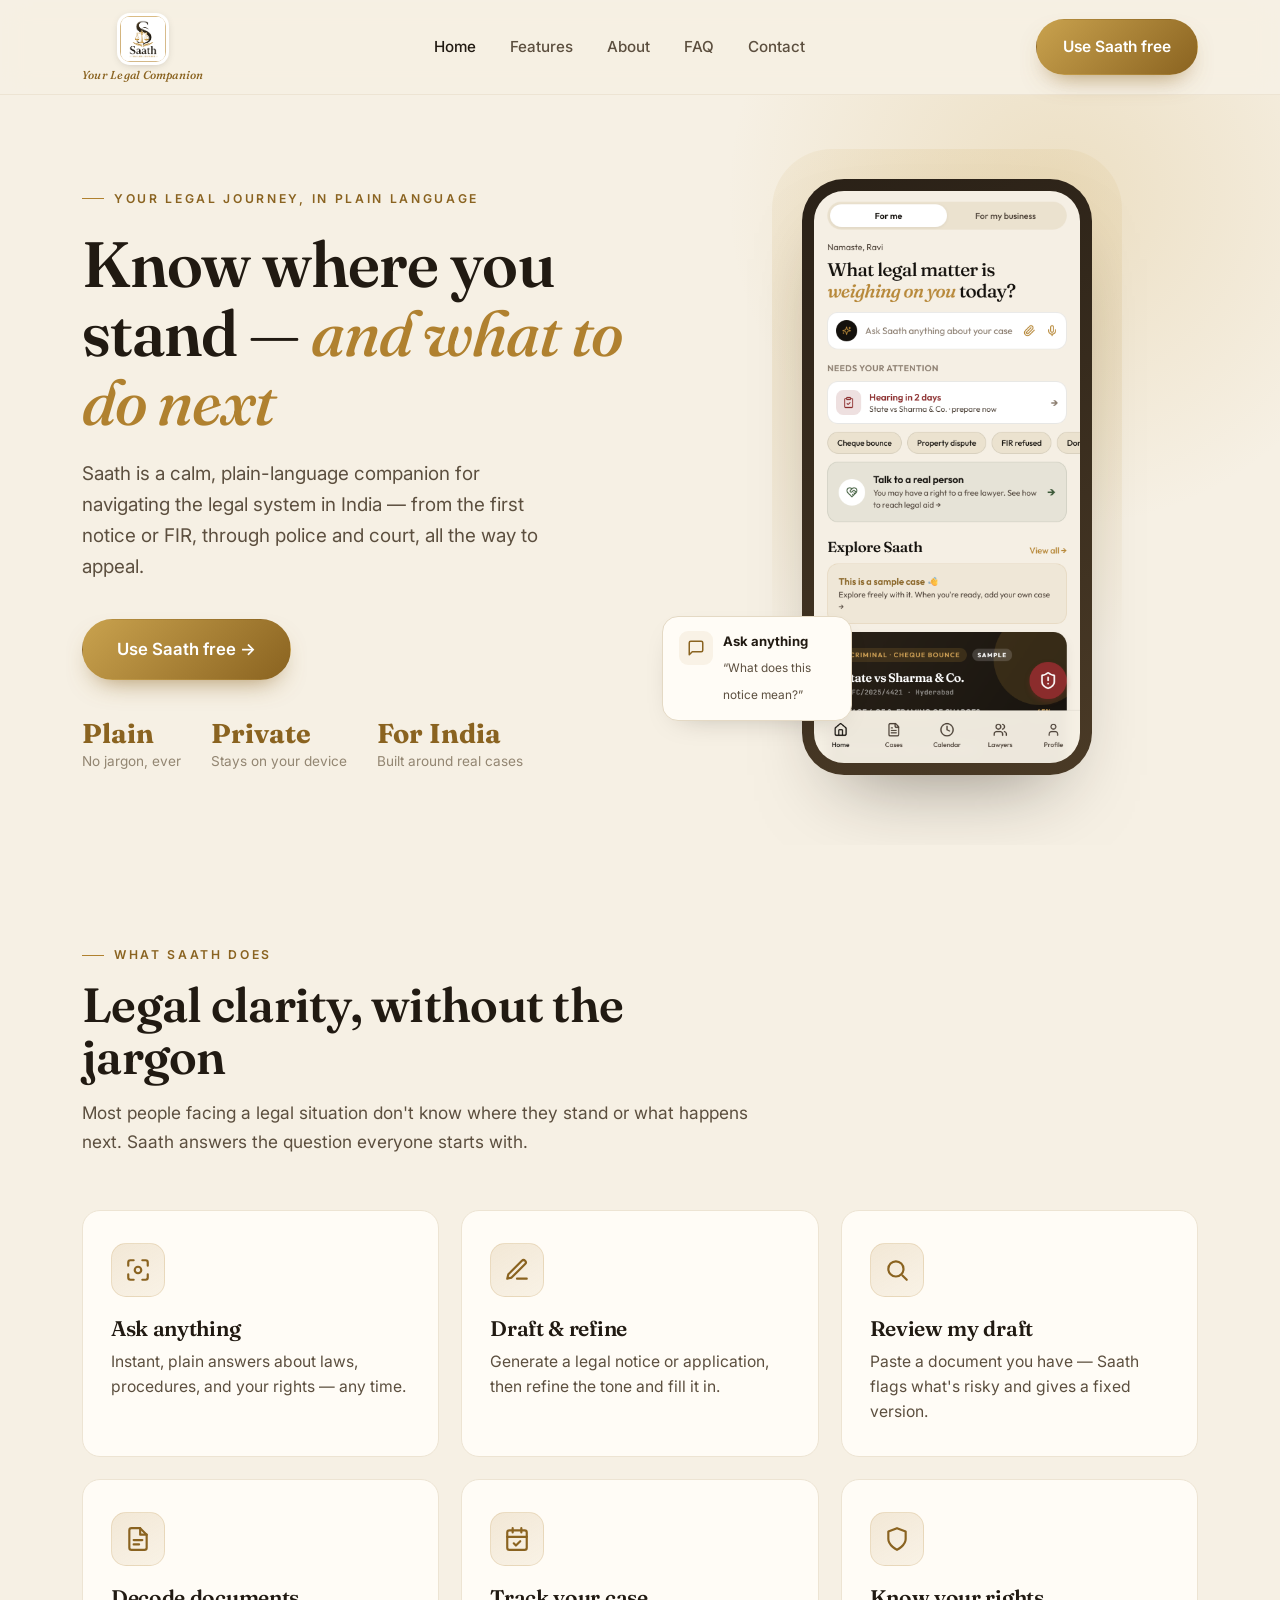
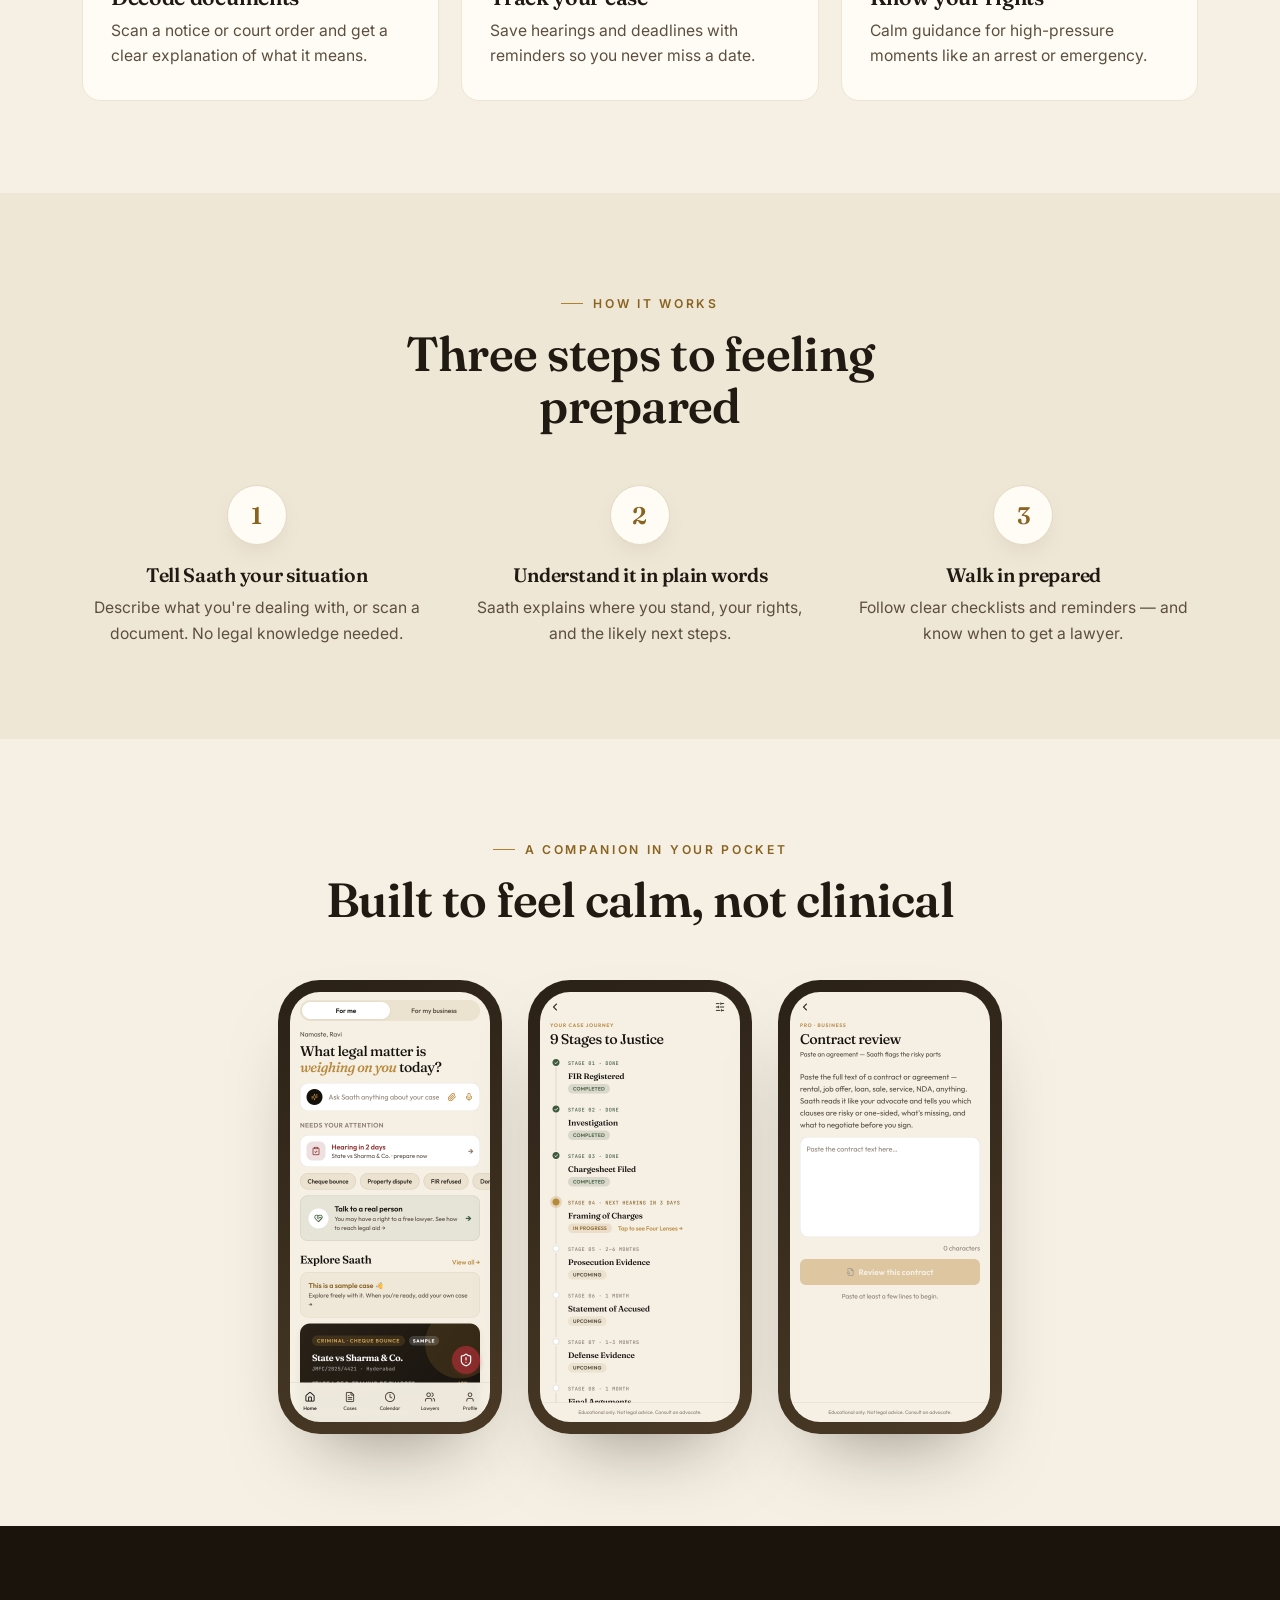
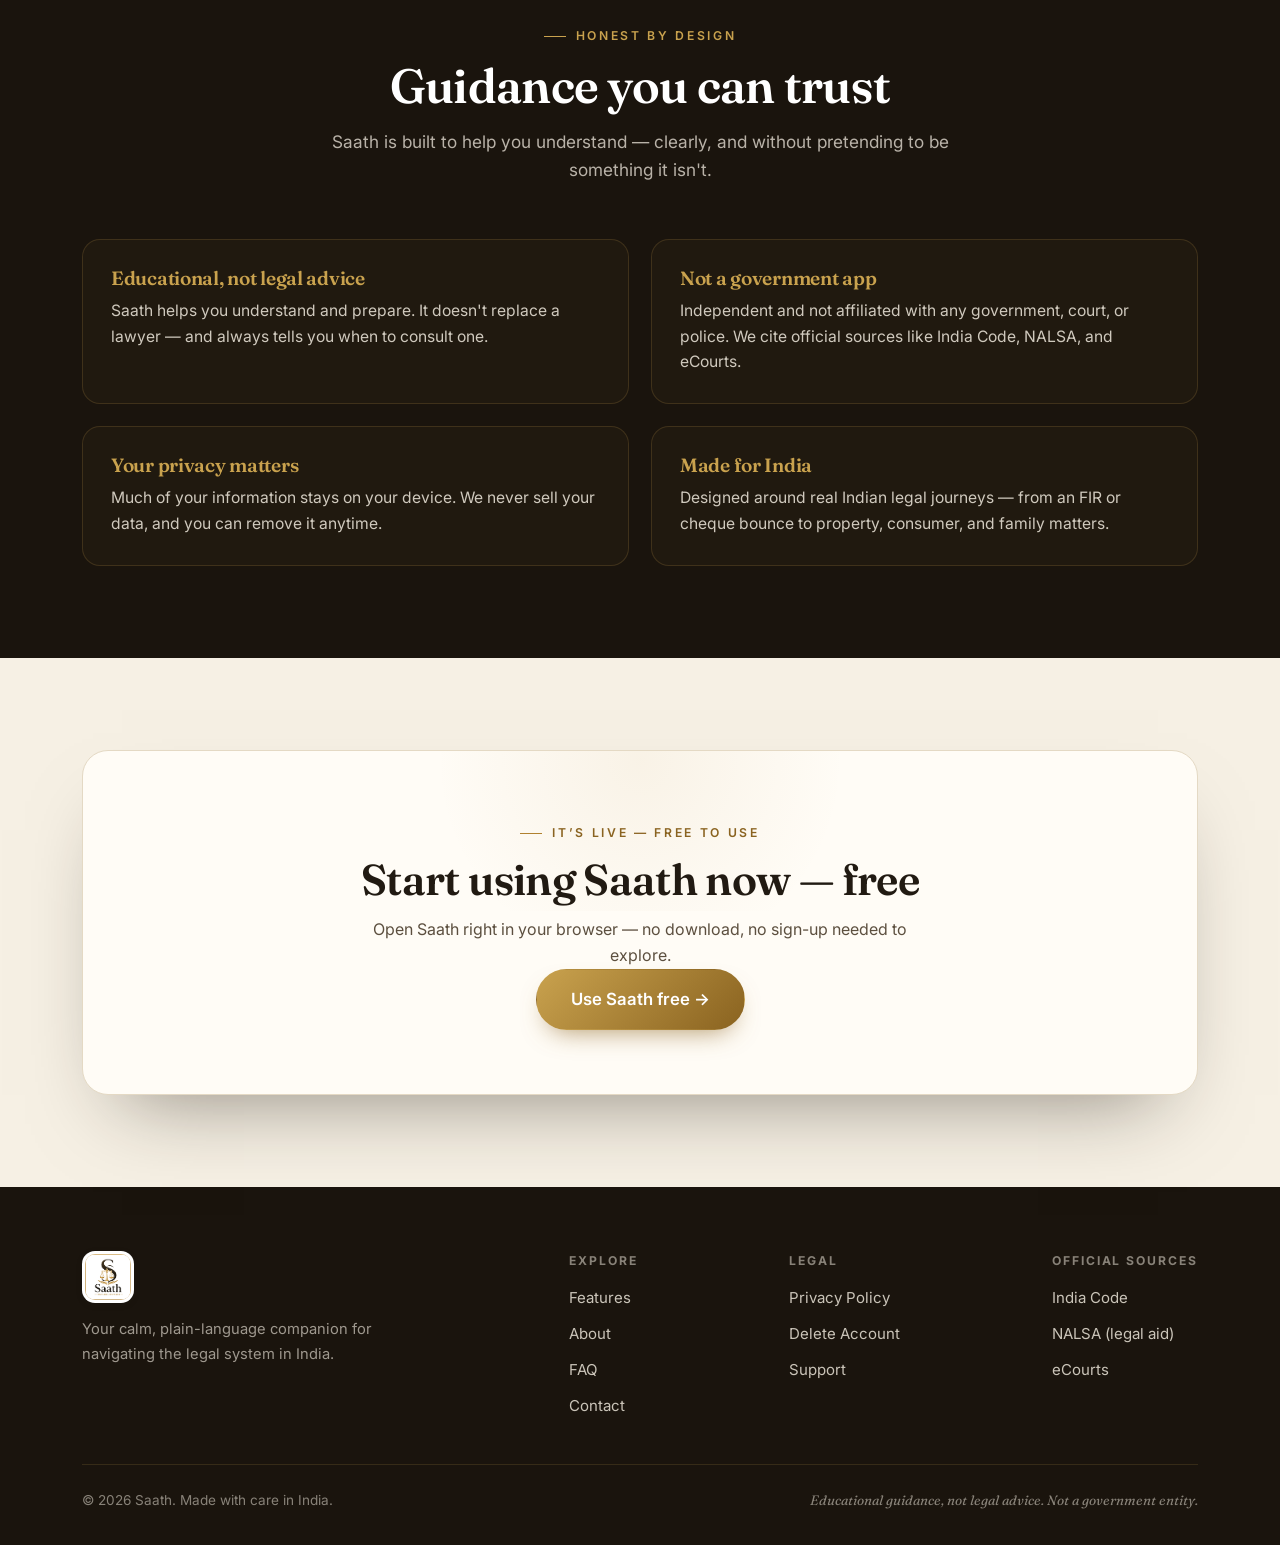
==== commit 0b24a5c3: "Add 'Your Legal Companion' tagline under the header logo" ====
--- a/index.html
+++ b/index.html
@@ -15,7 +15,7 @@
 
   <header class="site-header">
     <div class="wrap nav">
-      <a class="brand" href="index.html"><img class="logo" src="assets/logo.png" alt="Saath — Your Legal Companion" /></a>
+      <a class="brand" href="index.html"><img class="logo" src="assets/logo.png" alt="Saath — Your Legal Companion" /><span class="brand-tag">Your Legal Companion</span></a>
       <nav class="nav-links">
         <a href="index.html" class="active">Home</a>
         <a href="features.html">Features</a>
--- a/css/styles.css
+++ b/css/styles.css
@@ -75,10 +75,12 @@
   backdrop-filter: saturate(160%) blur(14px);
   border-bottom: 1px solid var(--line-soft);
 }
-.nav { display: flex; align-items: center; justify-content: space-between; height: 86px; }
-.brand { display: flex; align-items: center; gap: 11px; }
-.brand .logo { height: 60px; width: 60px; display: block; background: #fff; border-radius: 14px; padding: 3px; object-fit: contain; box-shadow: 0 2px 8px -3px rgba(33,26,18,0.25); }
+.nav { display: flex; align-items: center; justify-content: space-between; height: 94px; }
+.brand { display: flex; flex-direction: column; align-items: center; gap: 5px; }
+.brand .logo { height: 52px; width: 52px; display: block; background: #fff; border-radius: 13px; padding: 3px; object-fit: contain; box-shadow: 0 2px 8px -3px rgba(33,26,18,0.25); }
+.brand .brand-tag { font-family: "Fraunces", serif; font-style: italic; font-weight: 500; font-size: 0.72rem; letter-spacing: 0.02em; color: var(--gold-deep); white-space: nowrap; line-height: 1; }
 .brand .name { font-family: "Fraunces", serif; font-weight: 600; font-size: 1.4rem; letter-spacing: -0.01em; }
+.footer-brand .brand { flex-direction: row; align-items: center; gap: 11px; }
 .nav-links { display: flex; align-items: center; gap: 34px; }
 .nav-links a { font-size: 0.95rem; font-weight: 500; color: var(--ink-soft); transition: color 0.15s; }
 .nav-links a:hover, .nav-links a.active { color: var(--ink); }
@@ -269,7 +271,7 @@
   .grid, .steps, .trust-cards, .frows, .contact-grid { grid-template-columns: 1fr; }
   .nav-links, .site-header .btn { display: none; }
   .nav-toggle { display: block; }
-  .nav-links.open { display: flex; flex-direction: column; gap: 0; position: absolute; top: 86px; left: 0; right: 0; background: var(--cream); border-bottom: 1px solid var(--line); padding: 8px 32px 20px; }
+  .nav-links.open { display: flex; flex-direction: column; gap: 0; position: absolute; top: 94px; left: 0; right: 0; background: var(--cream); border-bottom: 1px solid var(--line); padding: 8px 32px 20px; }
   .nav-links.open a { padding: 14px 0; border-bottom: 1px solid var(--line-soft); width: 100%; }
   .section { padding: 64px 0; }
 }
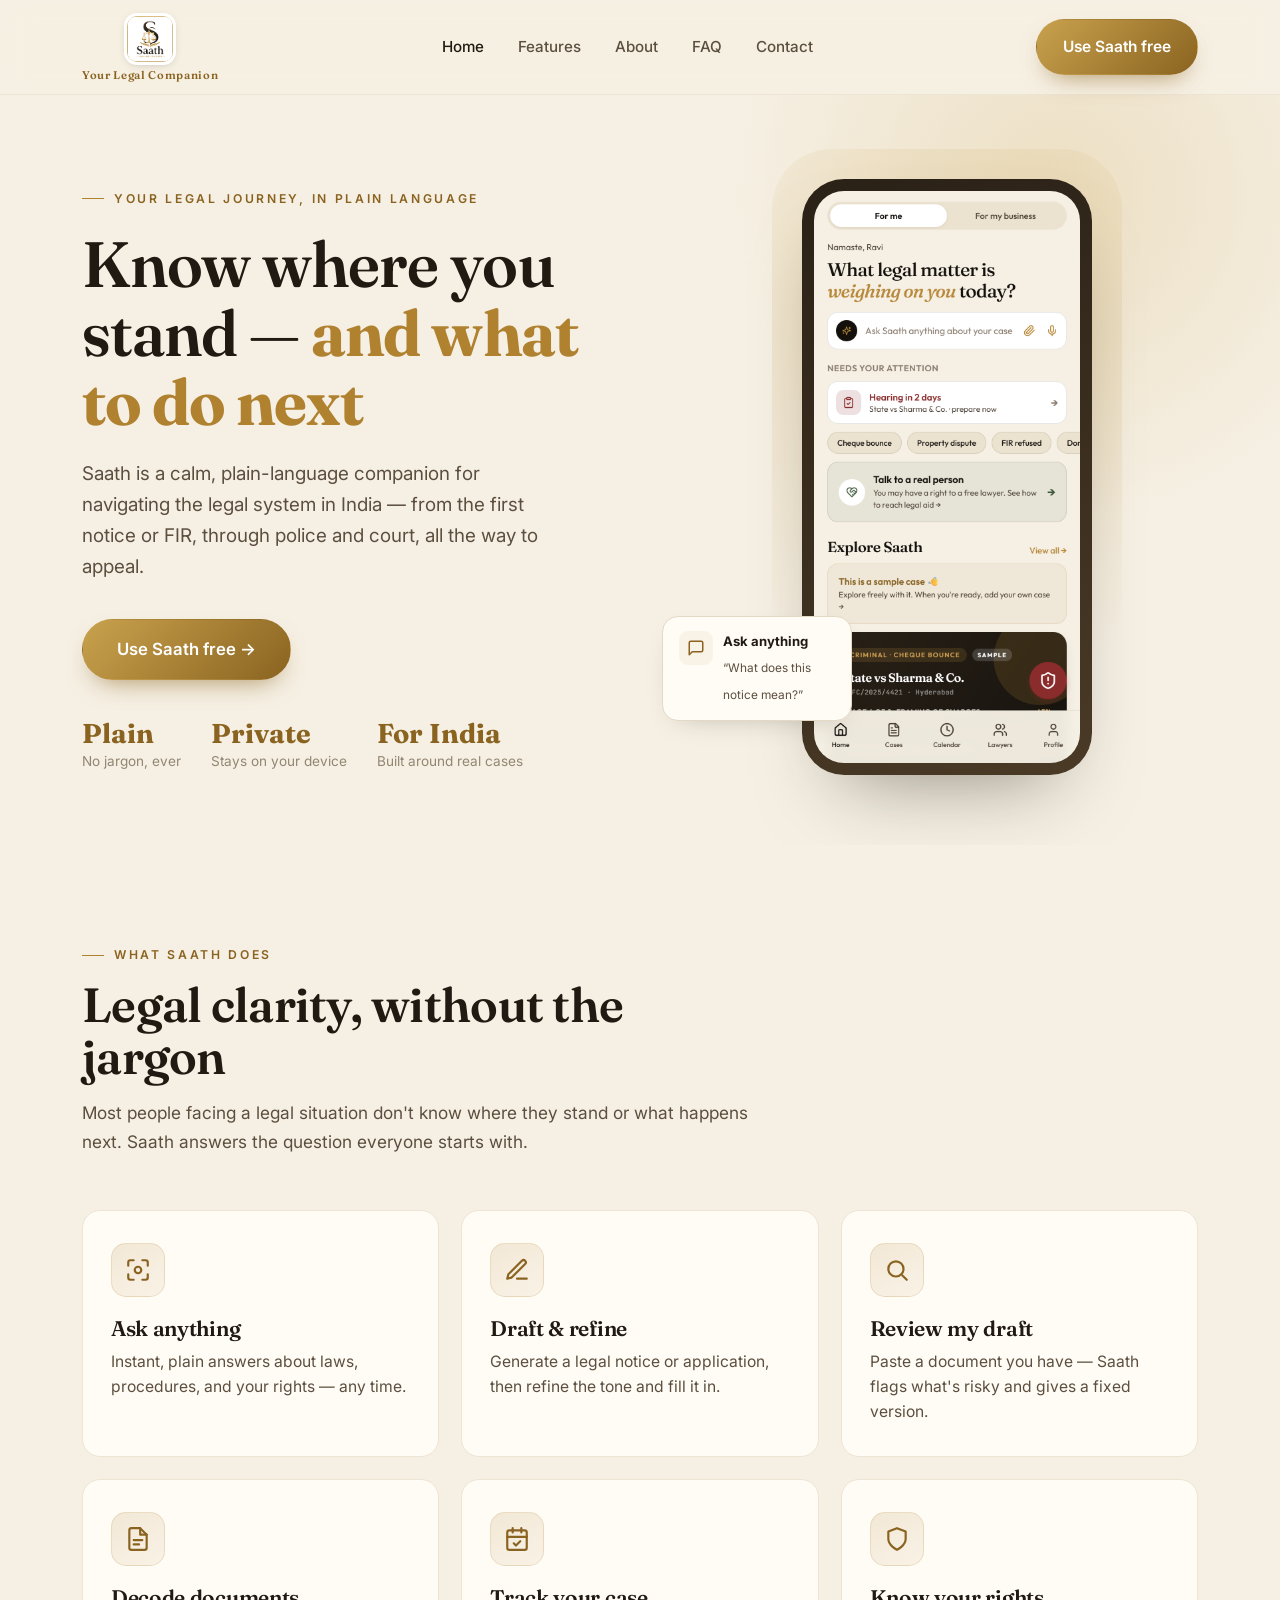
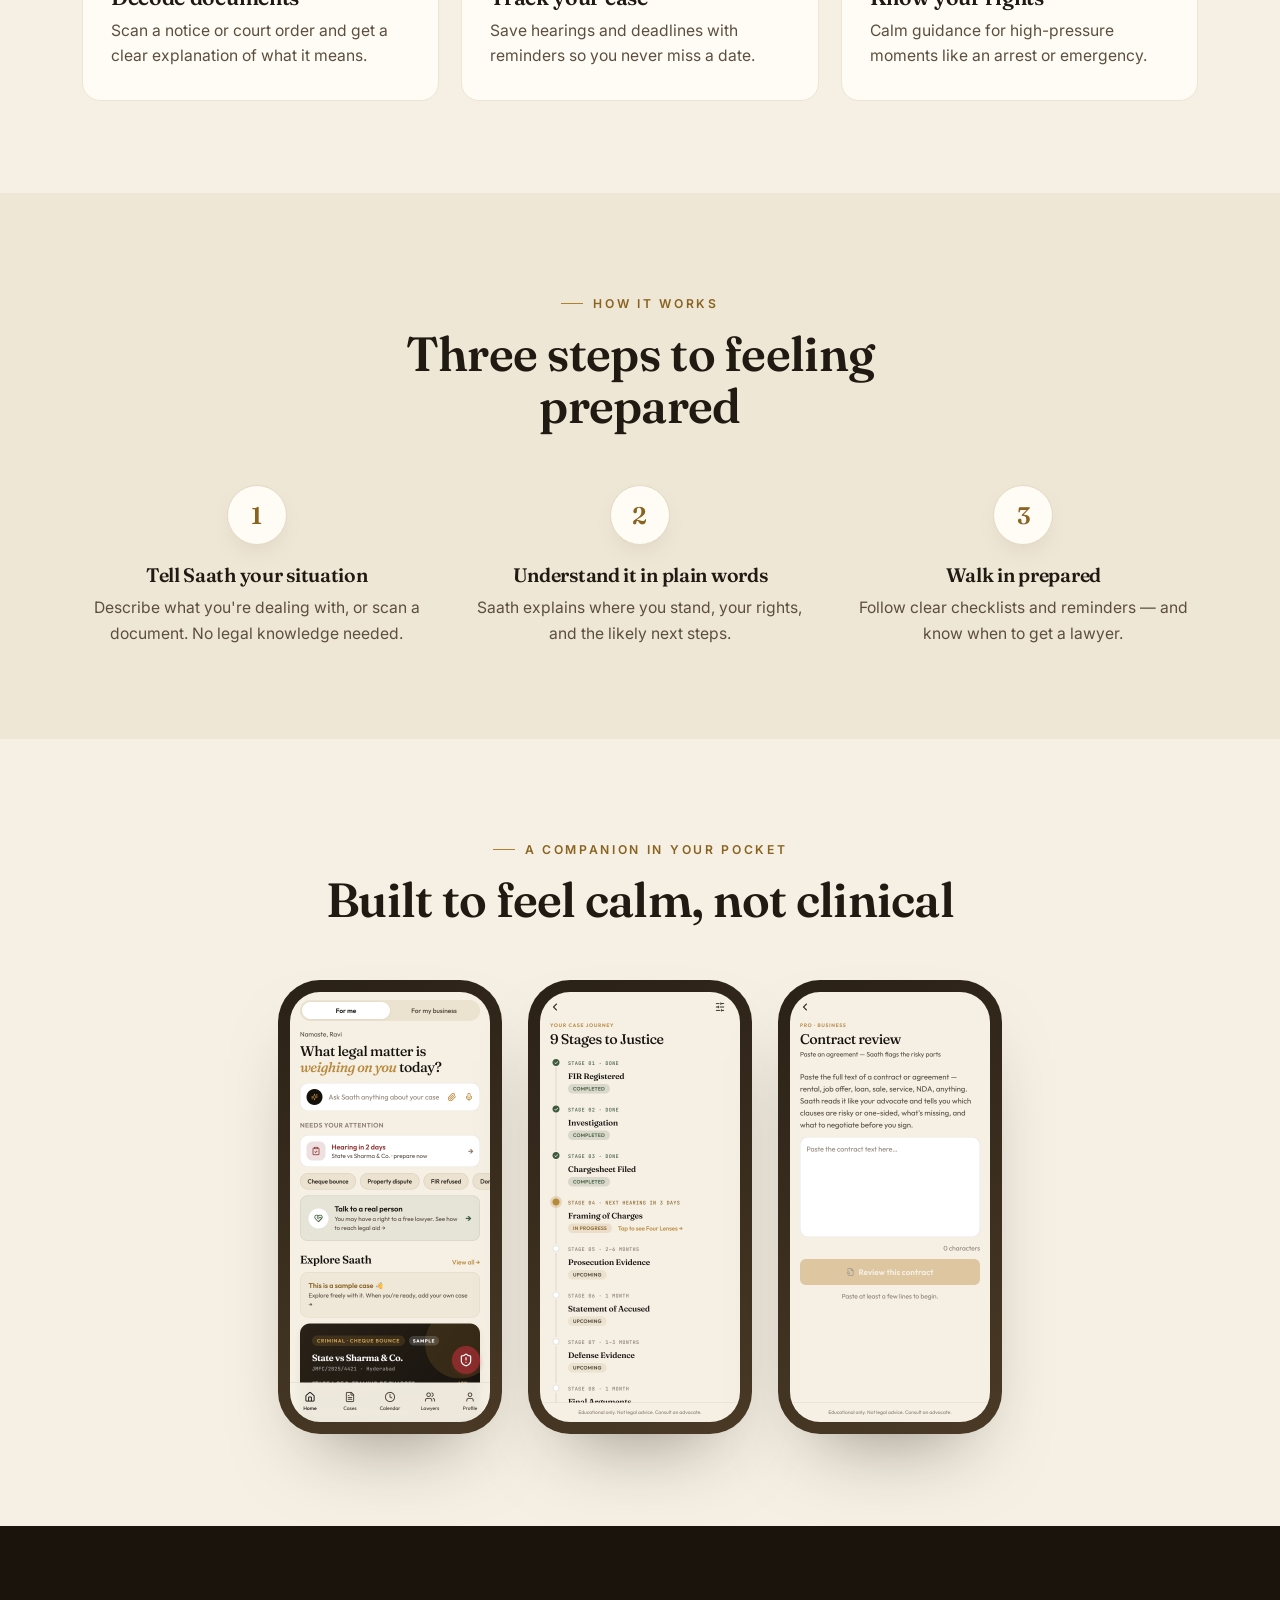
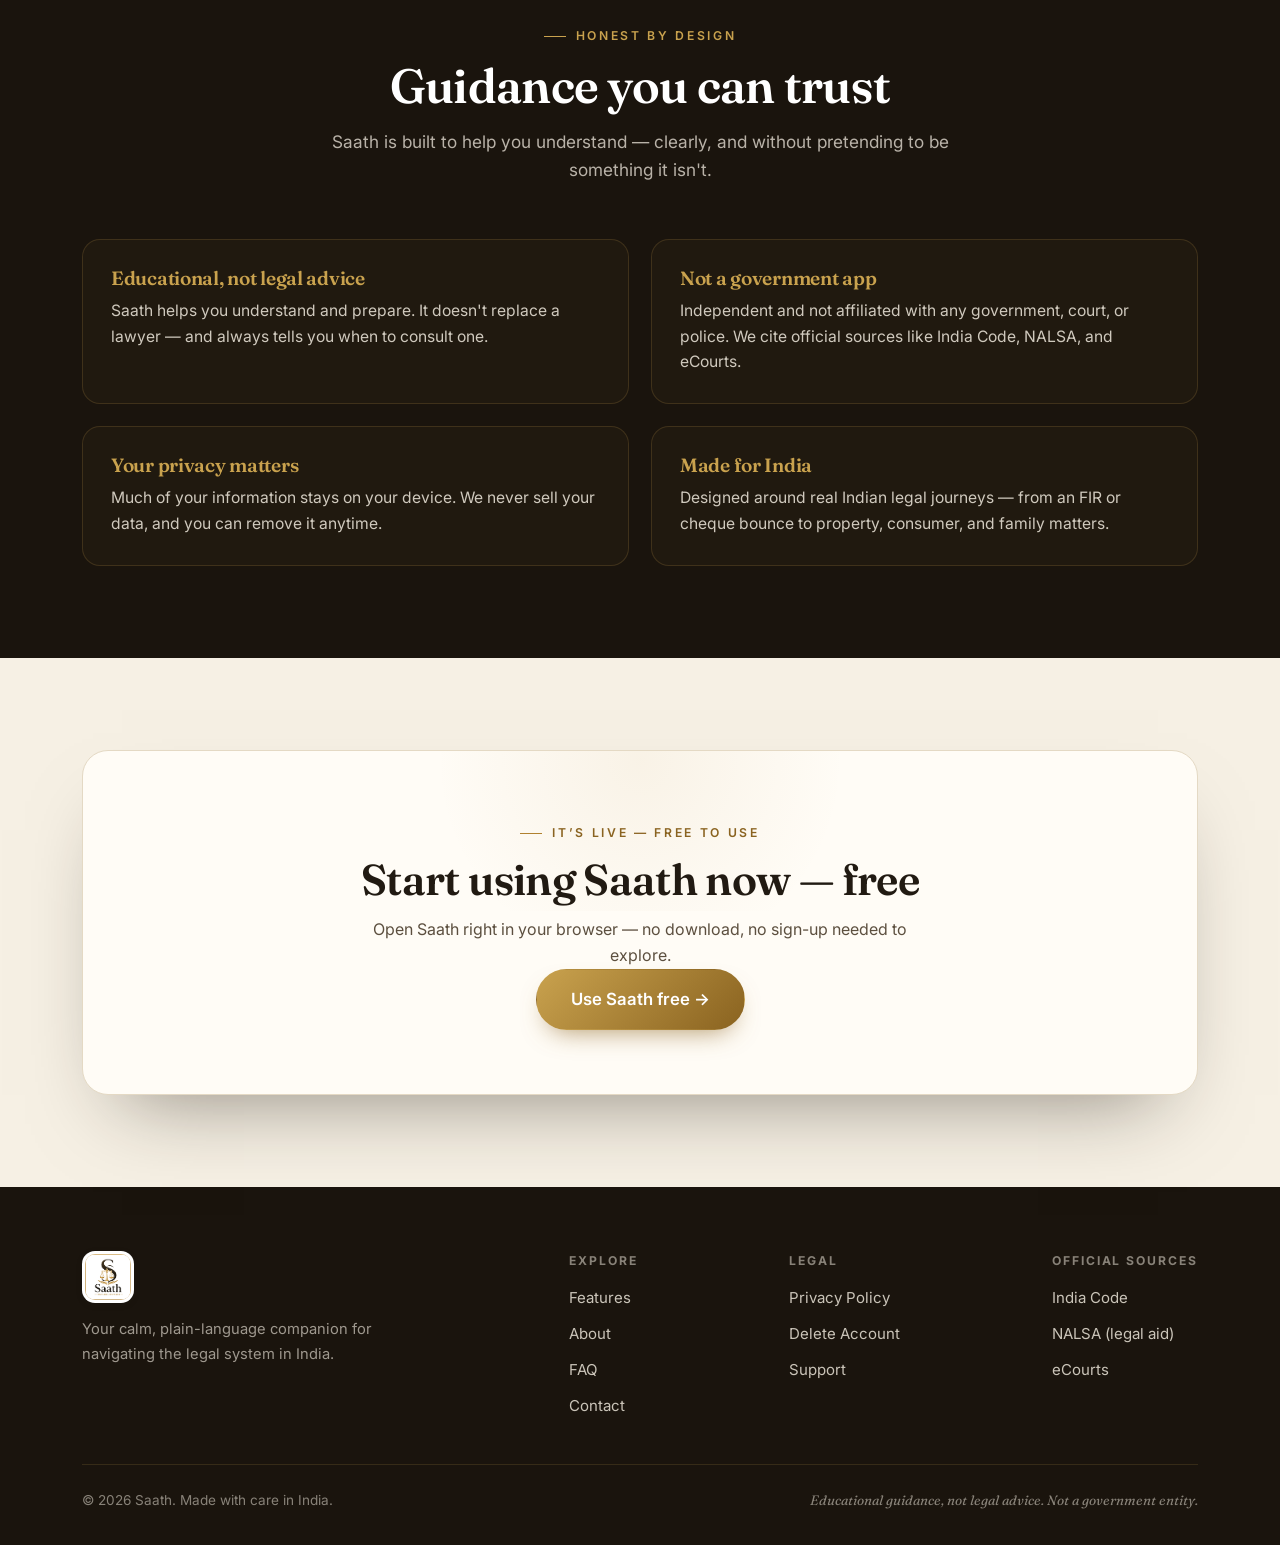
==== commit 94254f96: "Open "Use Saath free" in the same tab, not a new tab The app CTAs pointed at app.saathlegal.com with" ====
--- a/index.html
+++ b/index.html
@@ -23,7 +23,7 @@
         <a href="faq.html">FAQ</a>
         <a href="contact.html">Contact</a>
       </nav>
-      <a href="https://app.saathlegal.com" target="_blank" rel="noopener" class="btn btn-gold">Use Saath free</a>
+      <a href="https://app.saathlegal.com" class="btn btn-gold">Use Saath free</a>
       <button class="nav-toggle" aria-label="Menu"><span></span><span></span><span></span></button>
     </div>
   </header>
@@ -35,7 +35,7 @@
         <span class="eyebrow">Your legal journey, in plain language</span>
         <h1>Know where you stand — <span class="em">and what to do next</span></h1>
         <p class="lead">Saath is a calm, plain-language companion for navigating the legal system in India — from the first notice or FIR, through police and court, all the way to appeal.</p>
-        <a href="https://app.saathlegal.com" target="_blank" rel="noopener" class="btn btn-gold btn-lg">Use Saath free →</a>
+        <a href="https://app.saathlegal.com" class="btn btn-gold btn-lg">Use Saath free →</a>
         <div class="hero-trust">
           <div class="t"><b>Plain</b><span>No jargon, ever</span></div>
           <div class="t"><b>Private</b><span>Stays on your device</span></div>
@@ -143,7 +143,7 @@
         <span class="eyebrow center">It’s live — free to use</span>
         <h2>Start using Saath now — free</h2>
         <p>Open Saath right in your browser — no download, no sign-up needed to explore.</p>
-        <a href="https://app.saathlegal.com" target="_blank" rel="noopener" class="btn btn-gold btn-lg">Use Saath free →</a>
+        <a href="https://app.saathlegal.com" class="btn btn-gold btn-lg">Use Saath free →</a>
       </div>
     </div>
   </section>
--- a/css/styles.css
+++ b/css/styles.css
@@ -43,7 +43,7 @@
 .wrap { width: 100%; max-width: var(--maxw); margin: 0 auto; padding: 0 32px; }
 
 h1, h2, h3, .serif { font-family: "Fraunces", Georgia, serif; font-weight: 600; line-height: 1.08; letter-spacing: -0.015em; }
-.em { font-family: "Fraunces", serif; font-style: italic; font-weight: 500; color: var(--gold); }
+.em { font-family: "Fraunces", serif; font-style: normal; font-weight: 700; color: var(--gold); }
 .eyebrow {
   display: inline-flex; align-items: center; gap: 10px;
   font-size: 0.76rem; font-weight: 600; letter-spacing: 0.22em; text-transform: uppercase; color: var(--gold-deep);
@@ -78,7 +78,7 @@
 .nav { display: flex; align-items: center; justify-content: space-between; height: 94px; }
 .brand { display: flex; flex-direction: column; align-items: center; gap: 5px; }
 .brand .logo { height: 52px; width: 52px; display: block; background: #fff; border-radius: 13px; padding: 3px; object-fit: contain; box-shadow: 0 2px 8px -3px rgba(33,26,18,0.25); }
-.brand .brand-tag { font-family: "Fraunces", serif; font-style: italic; font-weight: 500; font-size: 0.72rem; letter-spacing: 0.02em; color: var(--gold-deep); white-space: nowrap; line-height: 1; }
+.brand .brand-tag { font-family: "Fraunces", serif; font-style: normal; font-weight: 600; font-size: 0.7rem; letter-spacing: 0.06em; color: var(--gold-deep); white-space: nowrap; line-height: 1; }
 .brand .name { font-family: "Fraunces", serif; font-weight: 600; font-size: 1.4rem; letter-spacing: -0.01em; }
 .footer-brand .brand { flex-direction: row; align-items: center; gap: 11px; }
 .nav-links { display: flex; align-items: center; gap: 34px; }
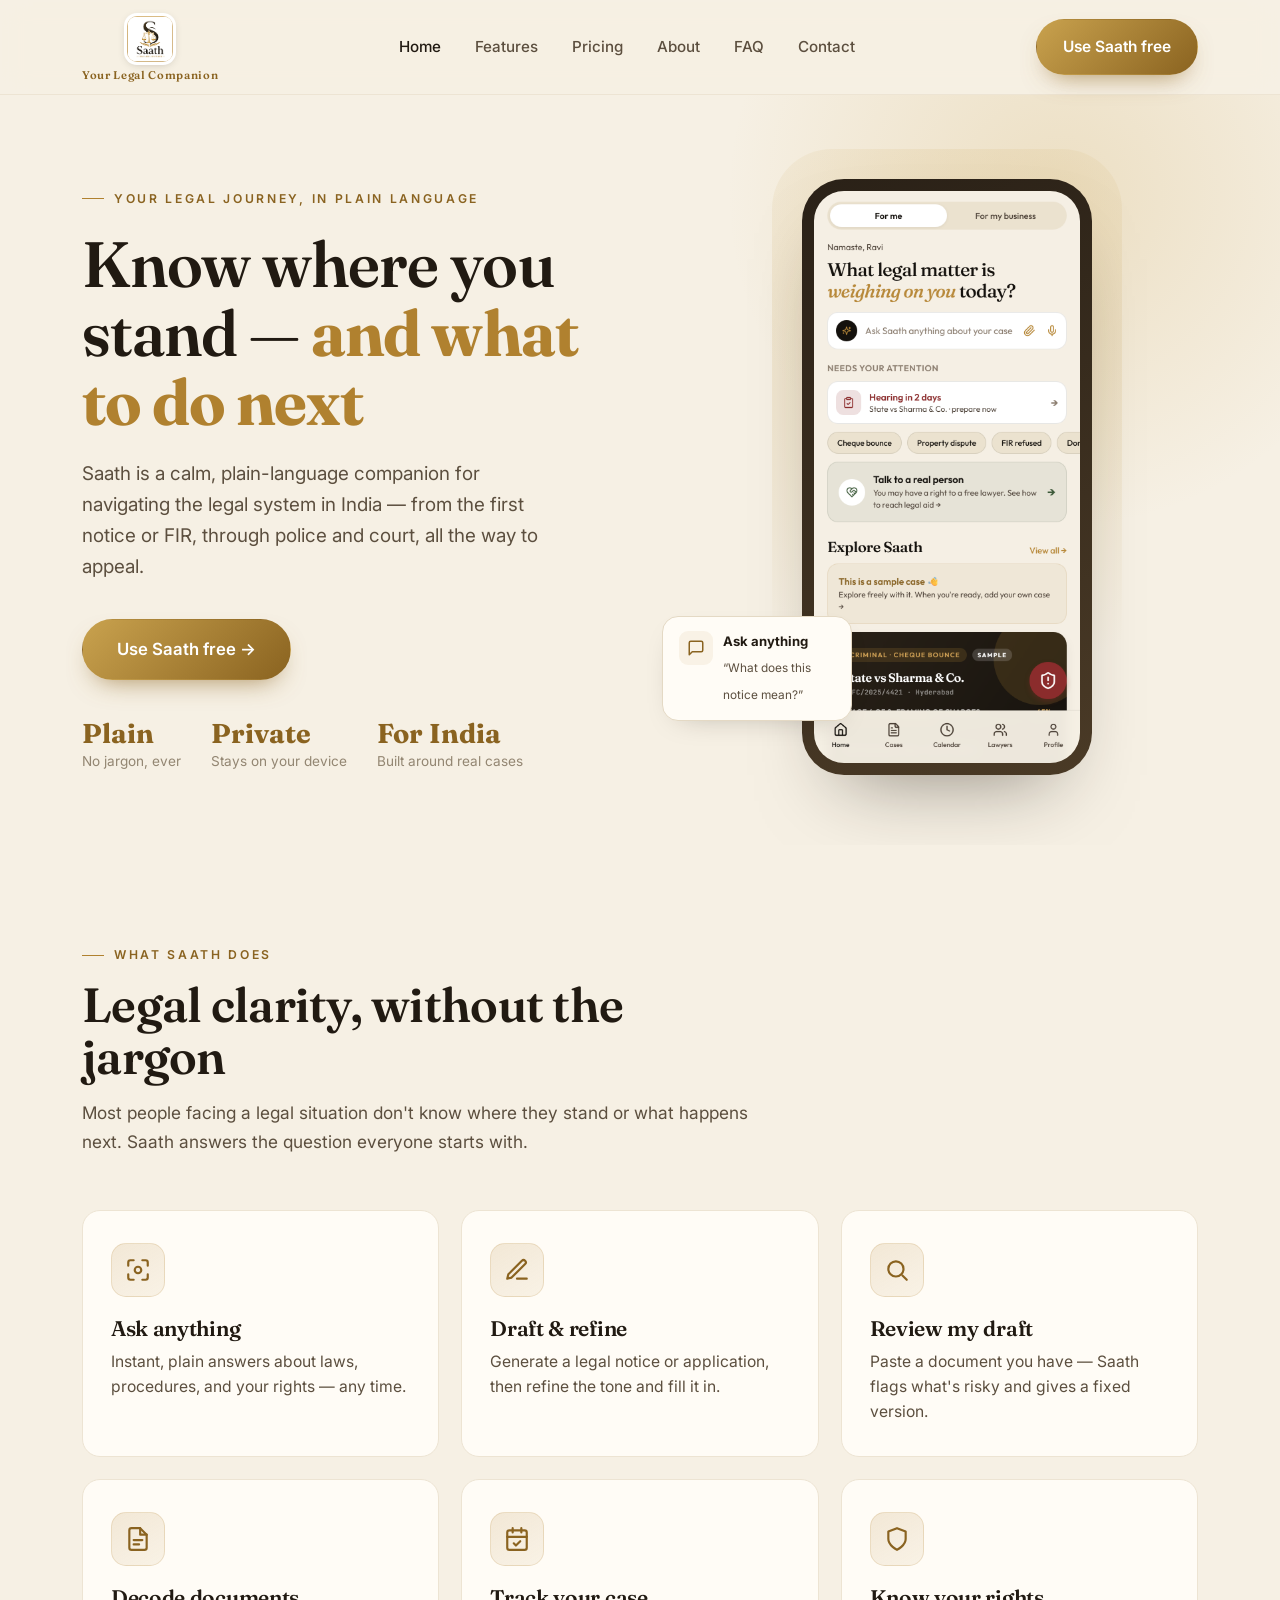
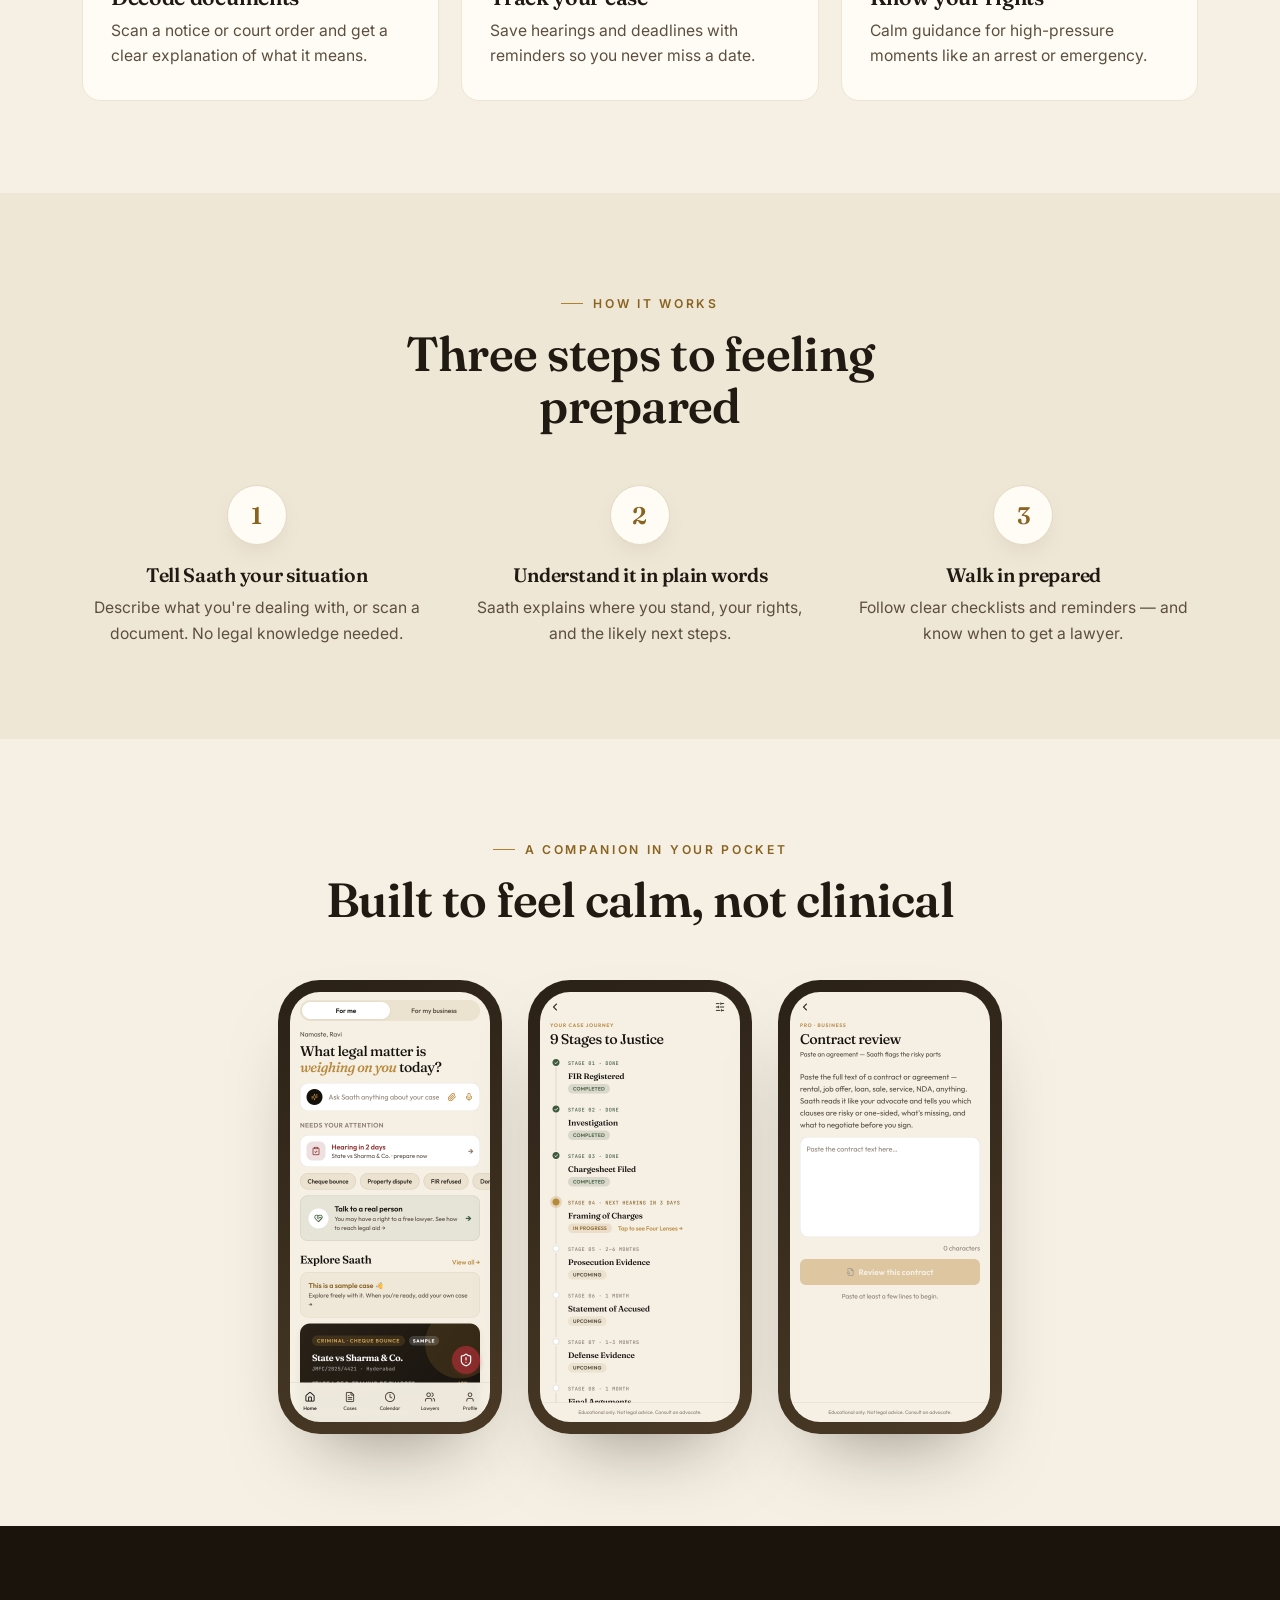
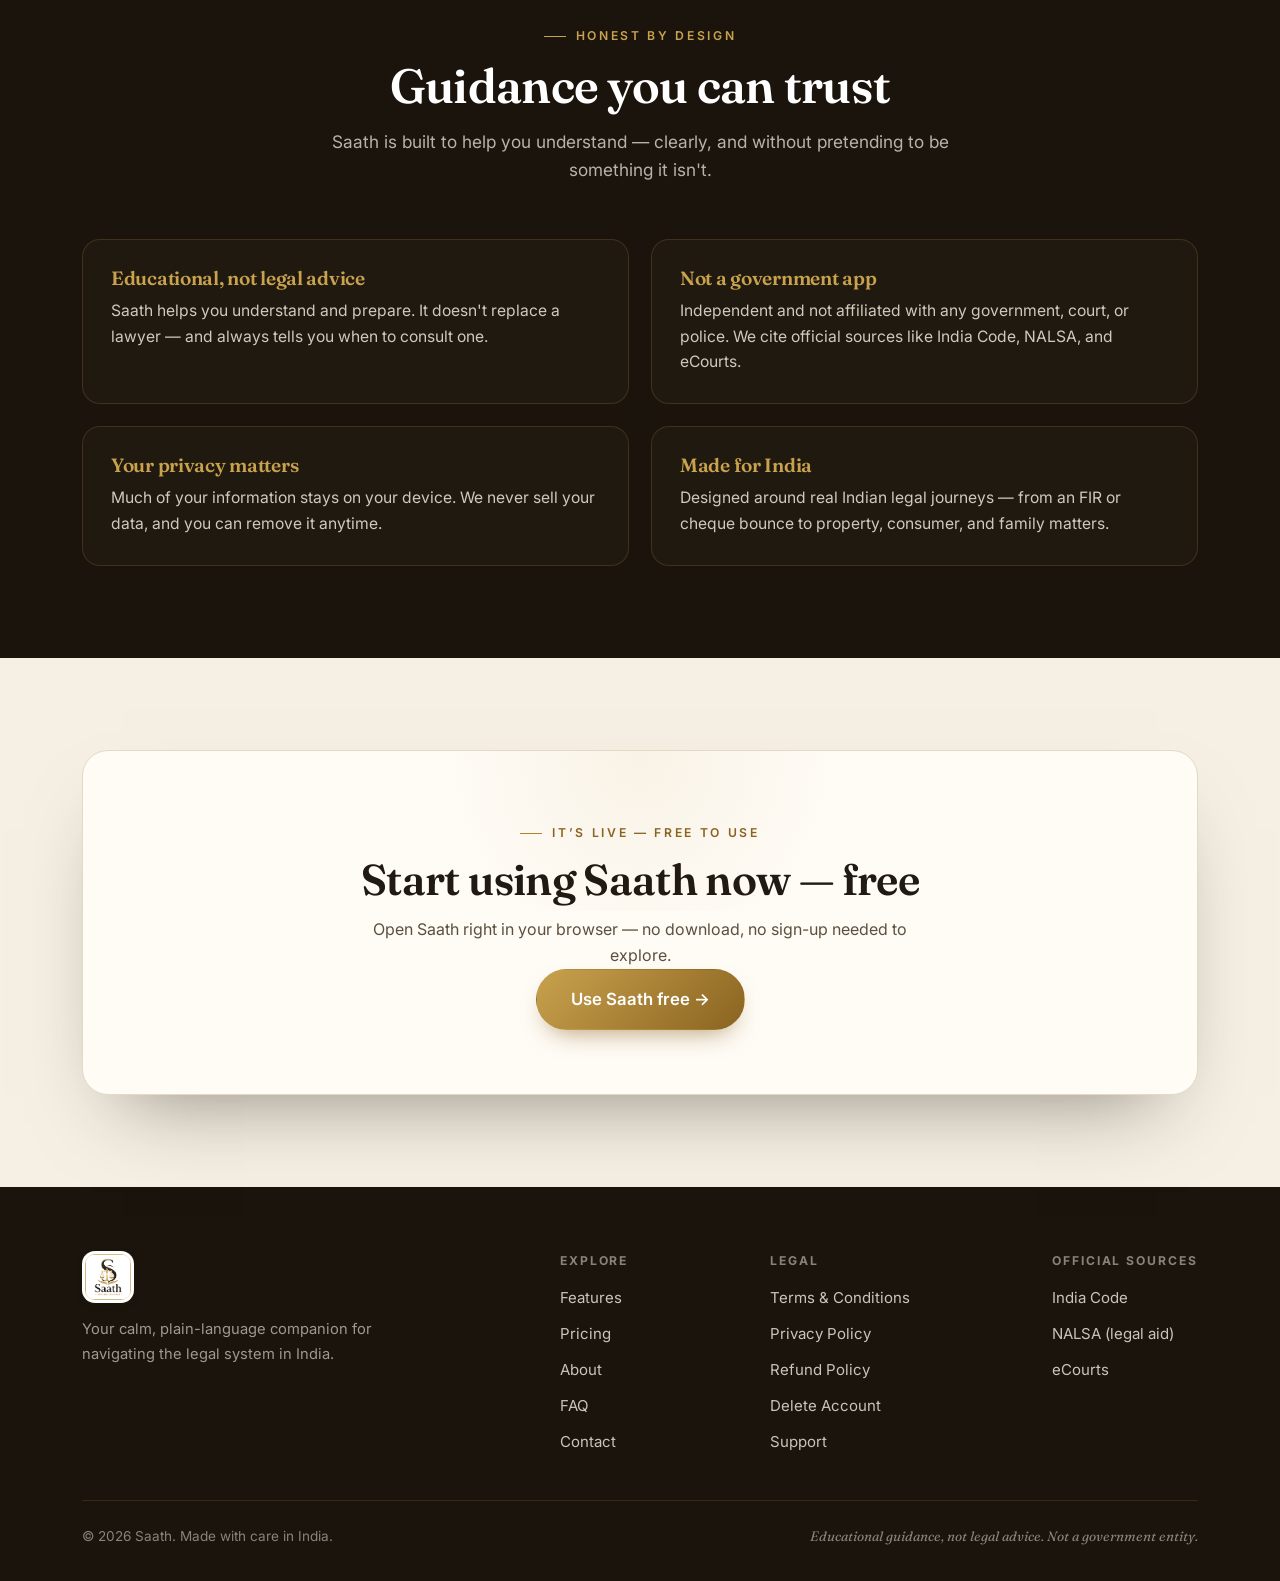
==== commit 75f48c0e: "Link pricing, terms and refund policy from every page" ====
--- a/index.html
+++ b/index.html
@@ -19,7 +19,7 @@
       <nav class="nav-links">
         <a href="index.html" class="active">Home</a>
         <a href="features.html">Features</a>
-        <a href="about.html">About</a>
+        <a href="pricing.html">Pricing</a><a href="about.html">About</a>
         <a href="faq.html">FAQ</a>
         <a href="contact.html">Contact</a>
       </nav>
@@ -156,8 +156,8 @@
           <a class="brand" href="index.html"><img class="logo" src="assets/logo.png" alt="Saath" /></a>
           <p>Your calm, plain-language companion for navigating the legal system in India.</p>
         </div>
-        <div class="footer-col"><h4>Explore</h4><a href="features.html">Features</a><a href="about.html">About</a><a href="faq.html">FAQ</a><a href="contact.html">Contact</a></div>
-        <div class="footer-col"><h4>Legal</h4><a href="https://venkatesh619.github.io/saath-privacy/privacy-policy.html" target="_blank" rel="noopener">Privacy Policy</a><a href="https://venkatesh619.github.io/saath-privacy/delete-account.html" target="_blank" rel="noopener">Delete Account</a><a href="contact.html">Support</a></div>
+        <div class="footer-col"><h4>Explore</h4><a href="features.html">Features</a><a href="pricing.html">Pricing</a><a href="about.html">About</a><a href="faq.html">FAQ</a><a href="contact.html">Contact</a></div>
+        <div class="footer-col"><h4>Legal</h4><a href="https://venkatesh619.github.io/saath-privacy/terms.html" target="_blank" rel="noopener">Terms &amp; Conditions</a><a href="https://venkatesh619.github.io/saath-privacy/privacy-policy.html" target="_blank" rel="noopener">Privacy Policy</a><a href="https://venkatesh619.github.io/saath-privacy/refund-policy.html" target="_blank" rel="noopener">Refund Policy</a><a href="https://venkatesh619.github.io/saath-privacy/delete-account.html" target="_blank" rel="noopener">Delete Account</a><a href="contact.html">Support</a></div>
         <div class="footer-col"><h4>Official sources</h4><a href="https://www.indiacode.nic.in" target="_blank" rel="noopener">India Code</a><a href="https://nalsa.gov.in" target="_blank" rel="noopener">NALSA (legal aid)</a><a href="https://ecourts.gov.in" target="_blank" rel="noopener">eCourts</a></div>
       </div>
       <div class="footer-bottom">
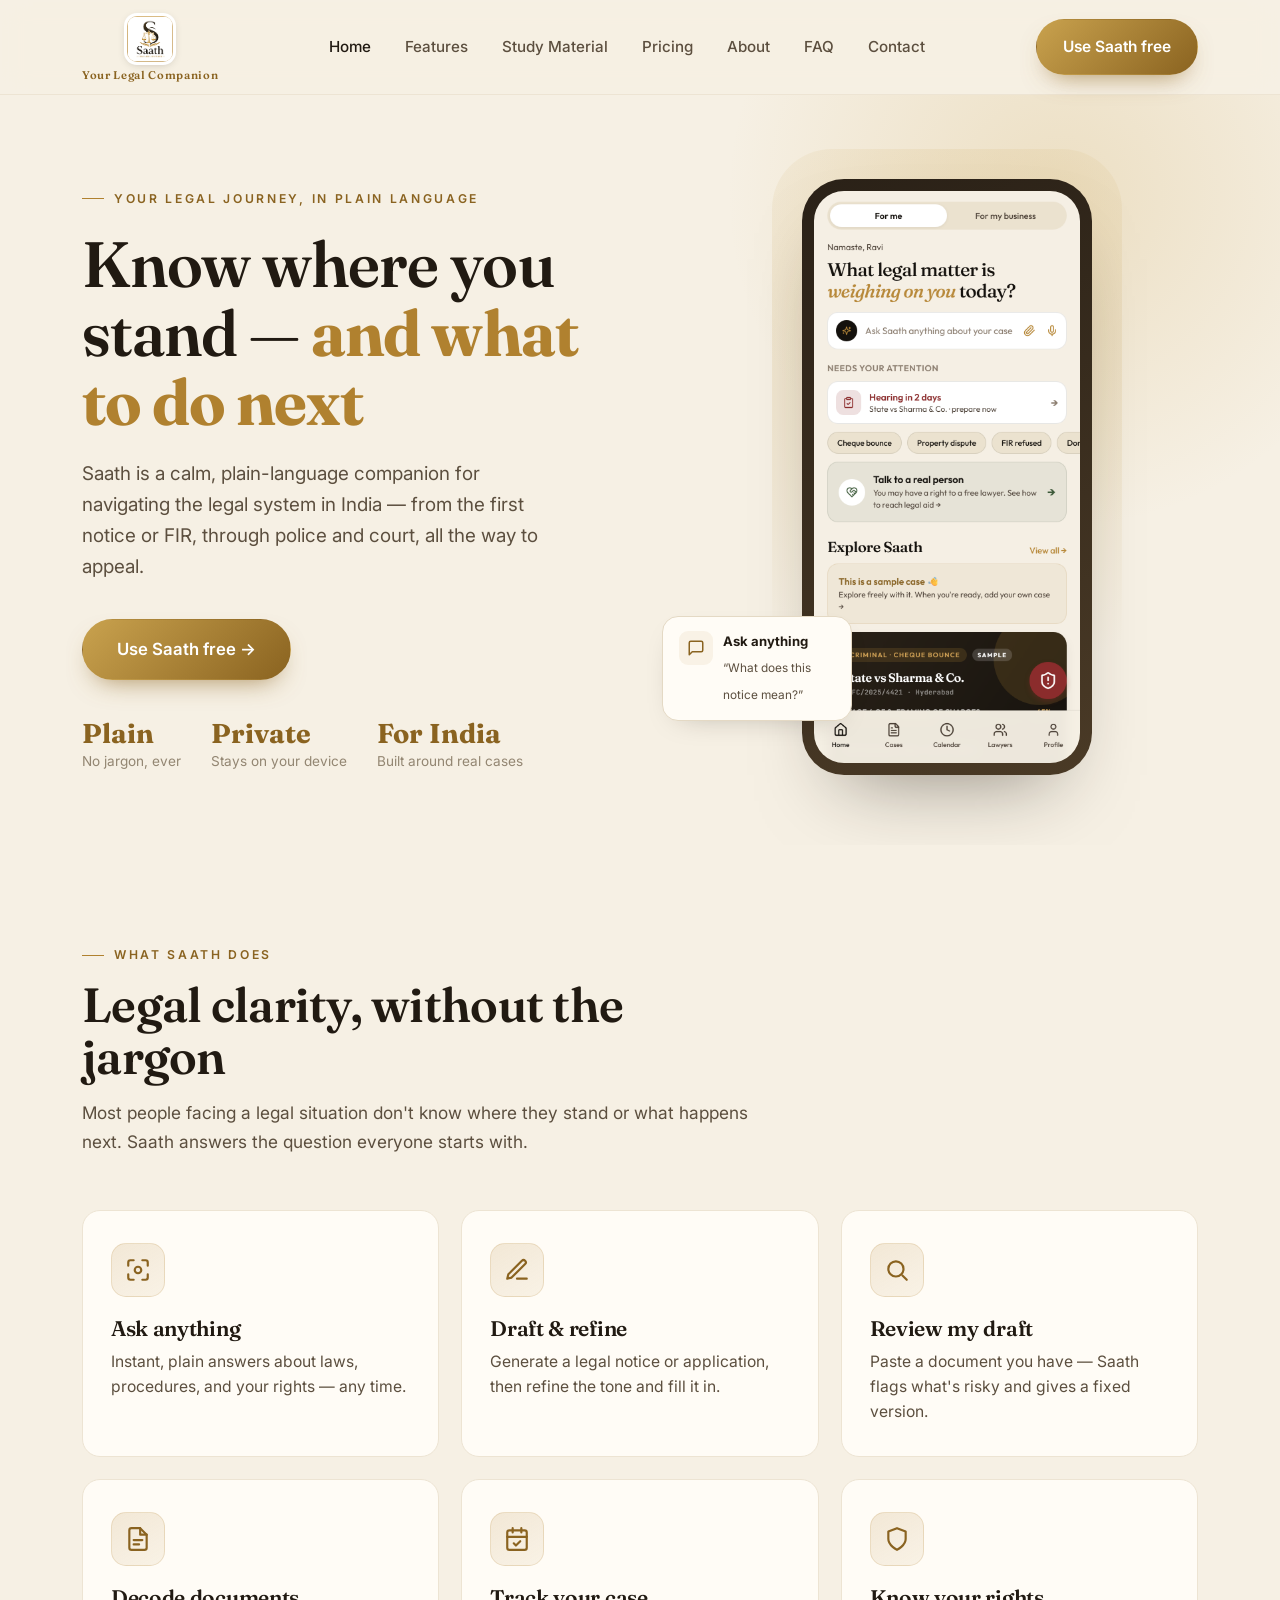
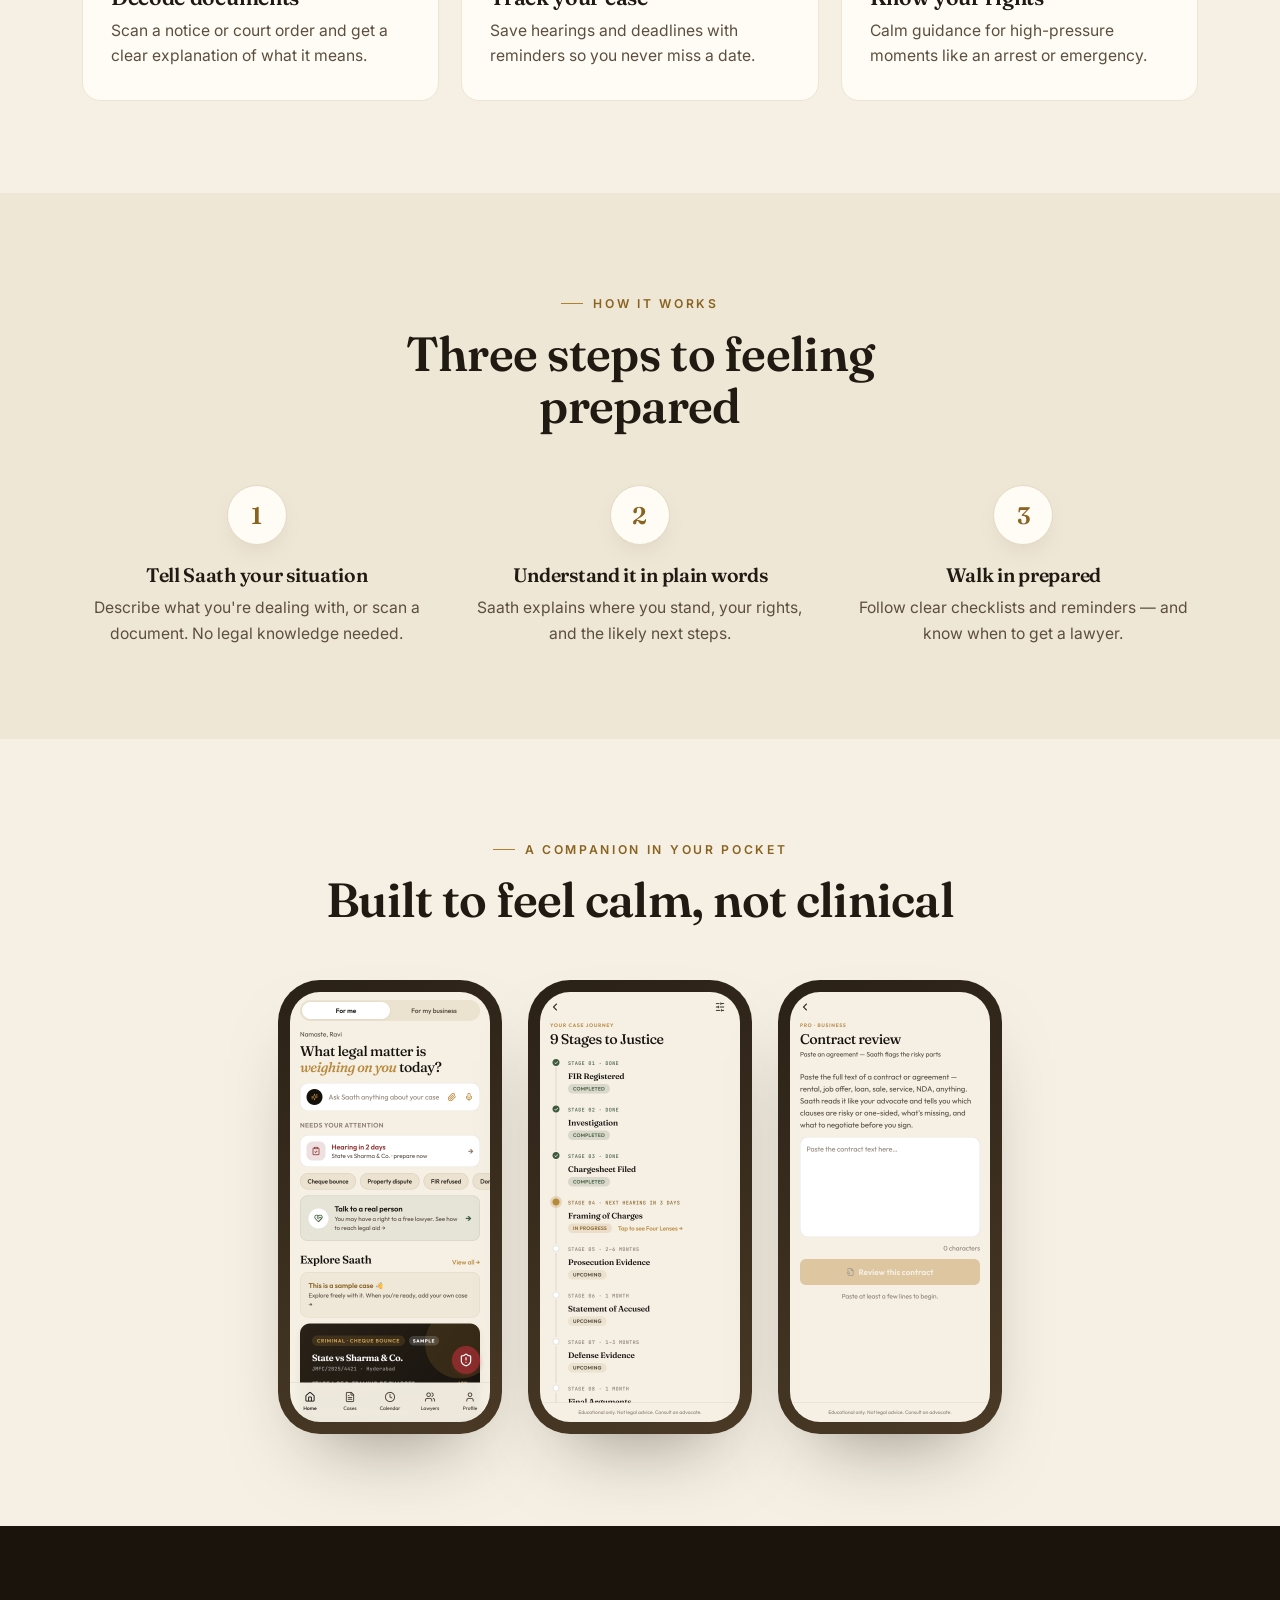
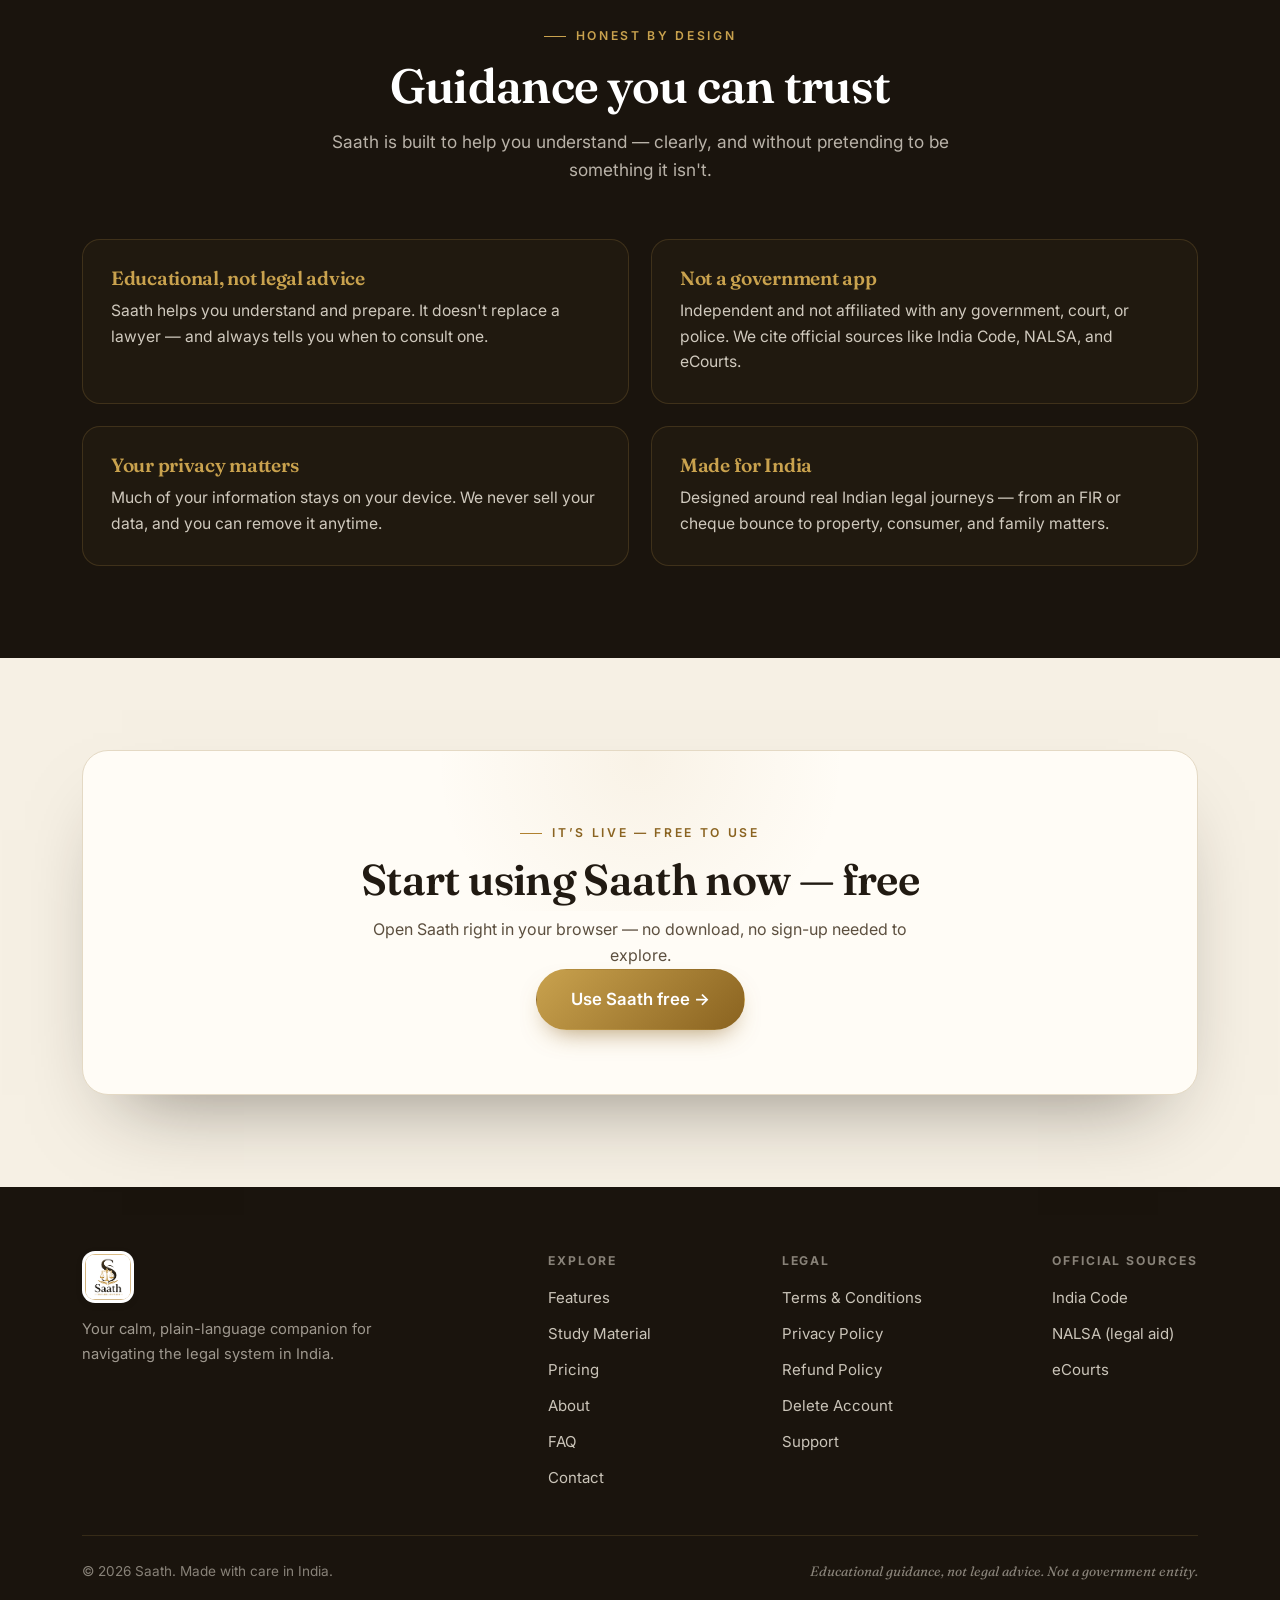
==== commit b3d7dd69: "Publish the LL.B. exam notes Five semesters of Osmania LL.B. notes -- 28 papers, 2,481 pages -- on s" ====
--- a/index.html
+++ b/index.html
@@ -19,6 +19,7 @@
       <nav class="nav-links">
         <a href="index.html" class="active">Home</a>
         <a href="features.html">Features</a>
+        <a href="study.html">Study Material</a>
         <a href="pricing.html">Pricing</a><a href="about.html">About</a>
         <a href="faq.html">FAQ</a>
         <a href="contact.html">Contact</a>
@@ -156,8 +157,8 @@
           <a class="brand" href="index.html"><img class="logo" src="assets/logo.png" alt="Saath" /></a>
           <p>Your calm, plain-language companion for navigating the legal system in India.</p>
         </div>
-        <div class="footer-col"><h4>Explore</h4><a href="features.html">Features</a><a href="pricing.html">Pricing</a><a href="about.html">About</a><a href="faq.html">FAQ</a><a href="contact.html">Contact</a></div>
-        <div class="footer-col"><h4>Legal</h4><a href="https://venkatesh619.github.io/saath-privacy/terms.html" target="_blank" rel="noopener">Terms &amp; Conditions</a><a href="https://venkatesh619.github.io/saath-privacy/privacy-policy.html" target="_blank" rel="noopener">Privacy Policy</a><a href="https://venkatesh619.github.io/saath-privacy/refund-policy.html" target="_blank" rel="noopener">Refund Policy</a><a href="https://venkatesh619.github.io/saath-privacy/delete-account.html" target="_blank" rel="noopener">Delete Account</a><a href="contact.html">Support</a></div>
+        <div class="footer-col"><h4>Explore</h4><a href="features.html">Features</a><a href="study.html">Study Material</a><a href="pricing.html">Pricing</a><a href="about.html">About</a><a href="faq.html">FAQ</a><a href="contact.html">Contact</a></div>
+        <div class="footer-col"><h4>Legal</h4><a href="legal/terms.html" target="_blank" rel="noopener">Terms &amp; Conditions</a><a href="legal/privacy.html" target="_blank" rel="noopener">Privacy Policy</a><a href="legal/refunds.html" target="_blank" rel="noopener">Refund Policy</a><a href="https://venkatesh619.github.io/saath-privacy/delete-account.html" target="_blank" rel="noopener">Delete Account</a><a href="contact.html">Support</a></div>
         <div class="footer-col"><h4>Official sources</h4><a href="https://www.indiacode.nic.in" target="_blank" rel="noopener">India Code</a><a href="https://nalsa.gov.in" target="_blank" rel="noopener">NALSA (legal aid)</a><a href="https://ecourts.gov.in" target="_blank" rel="noopener">eCourts</a></div>
       </div>
       <div class="footer-bottom">
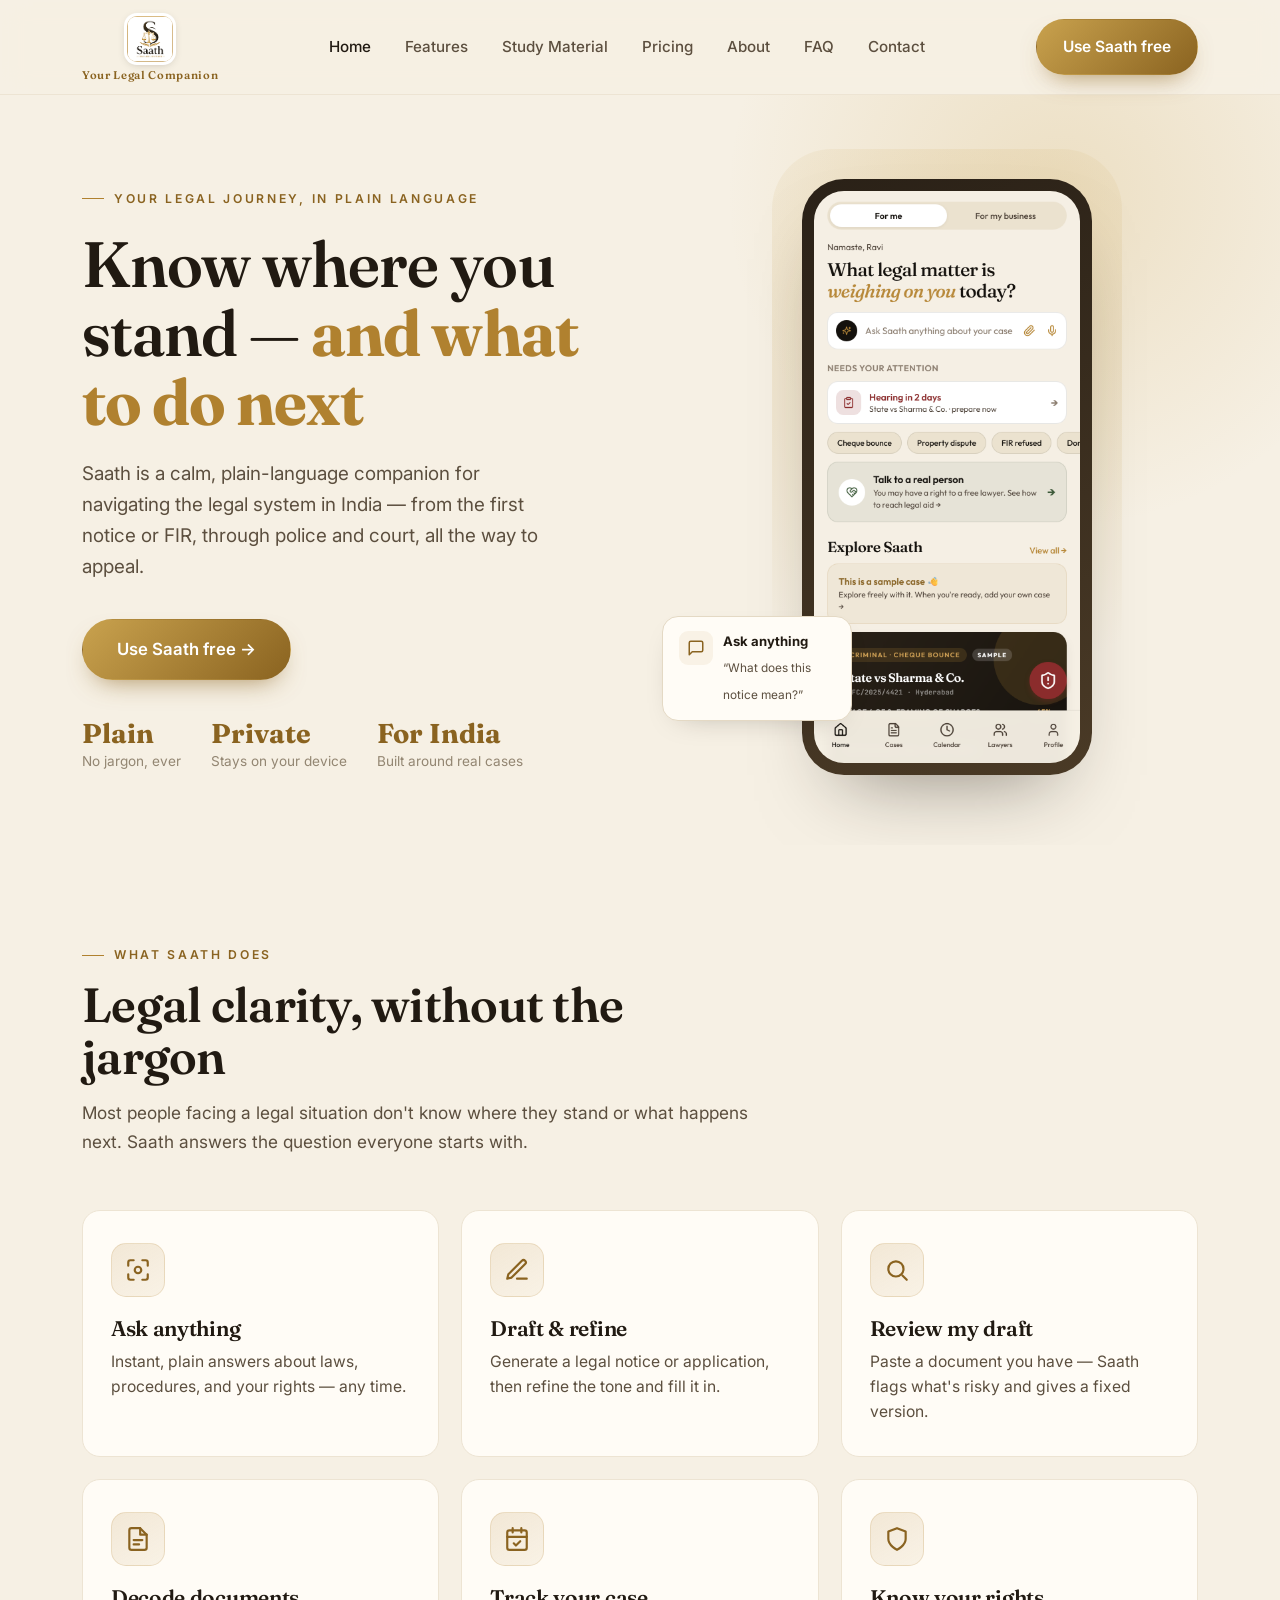
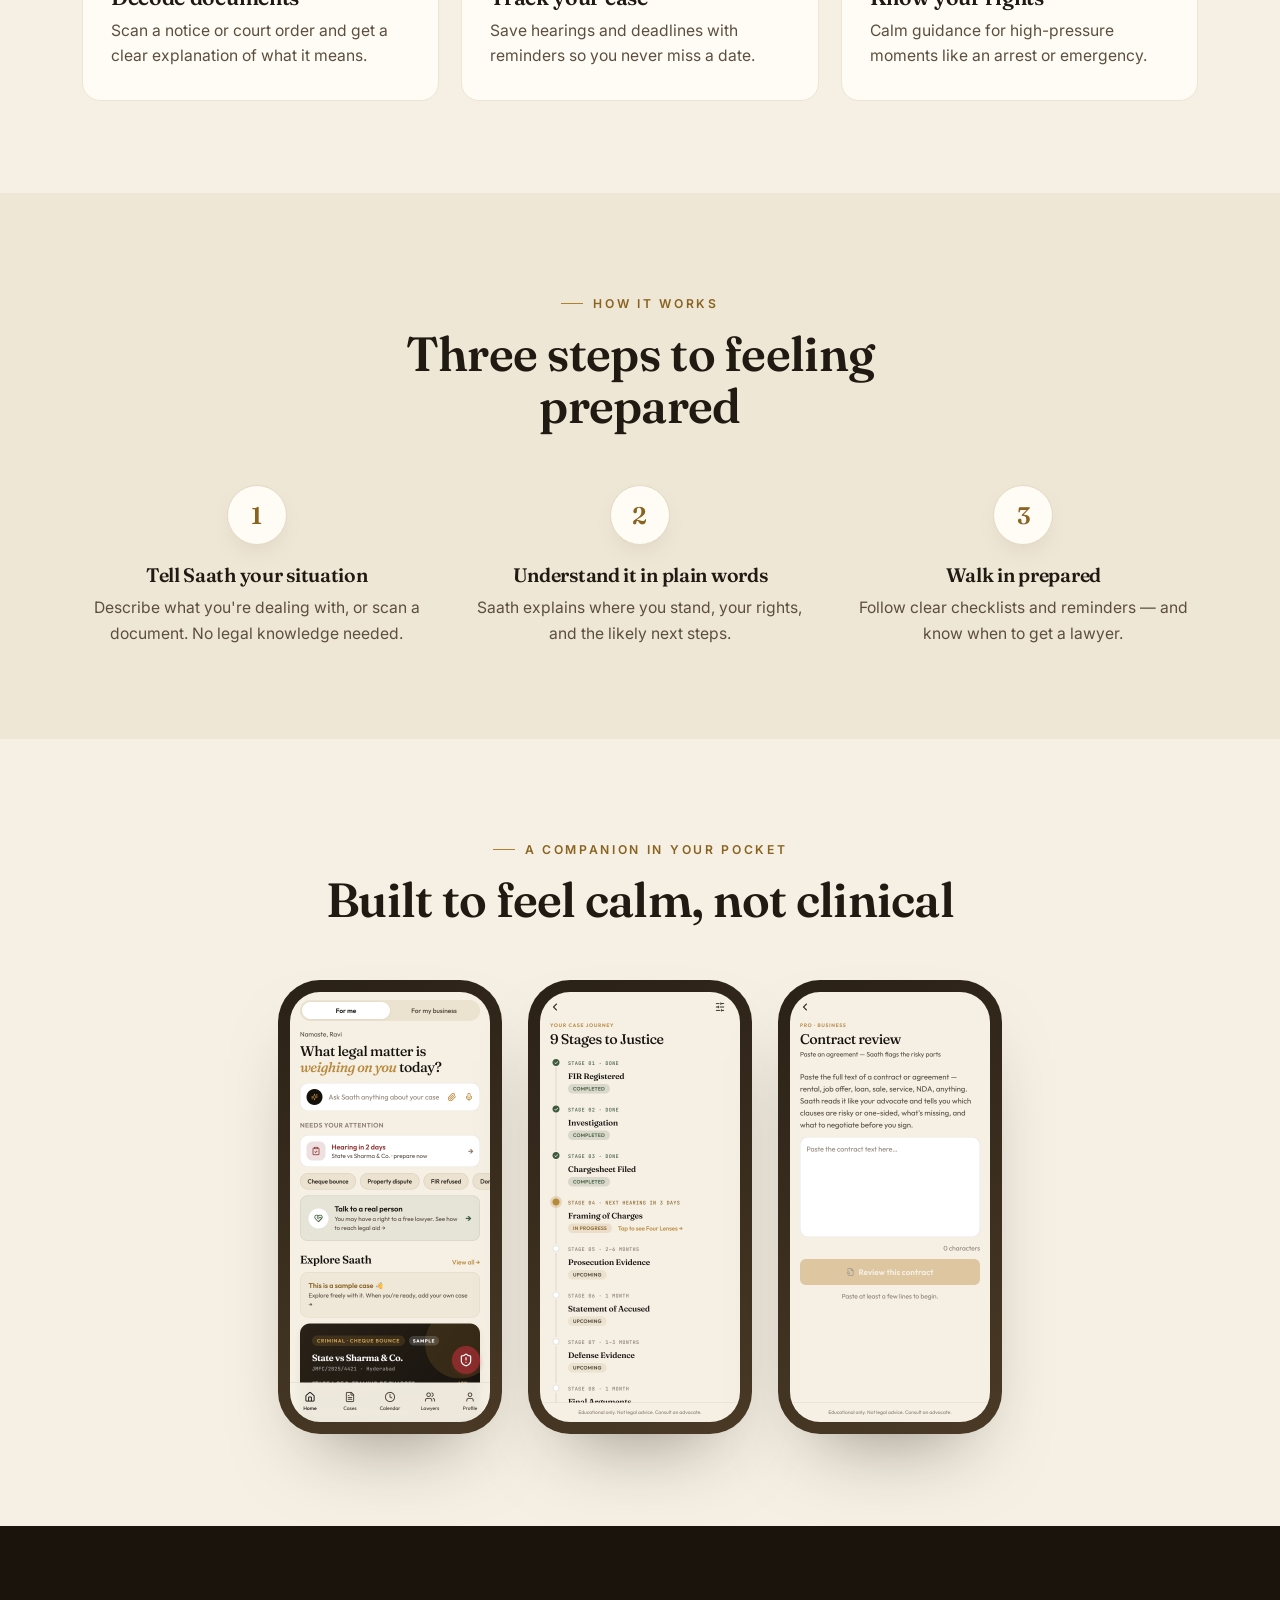
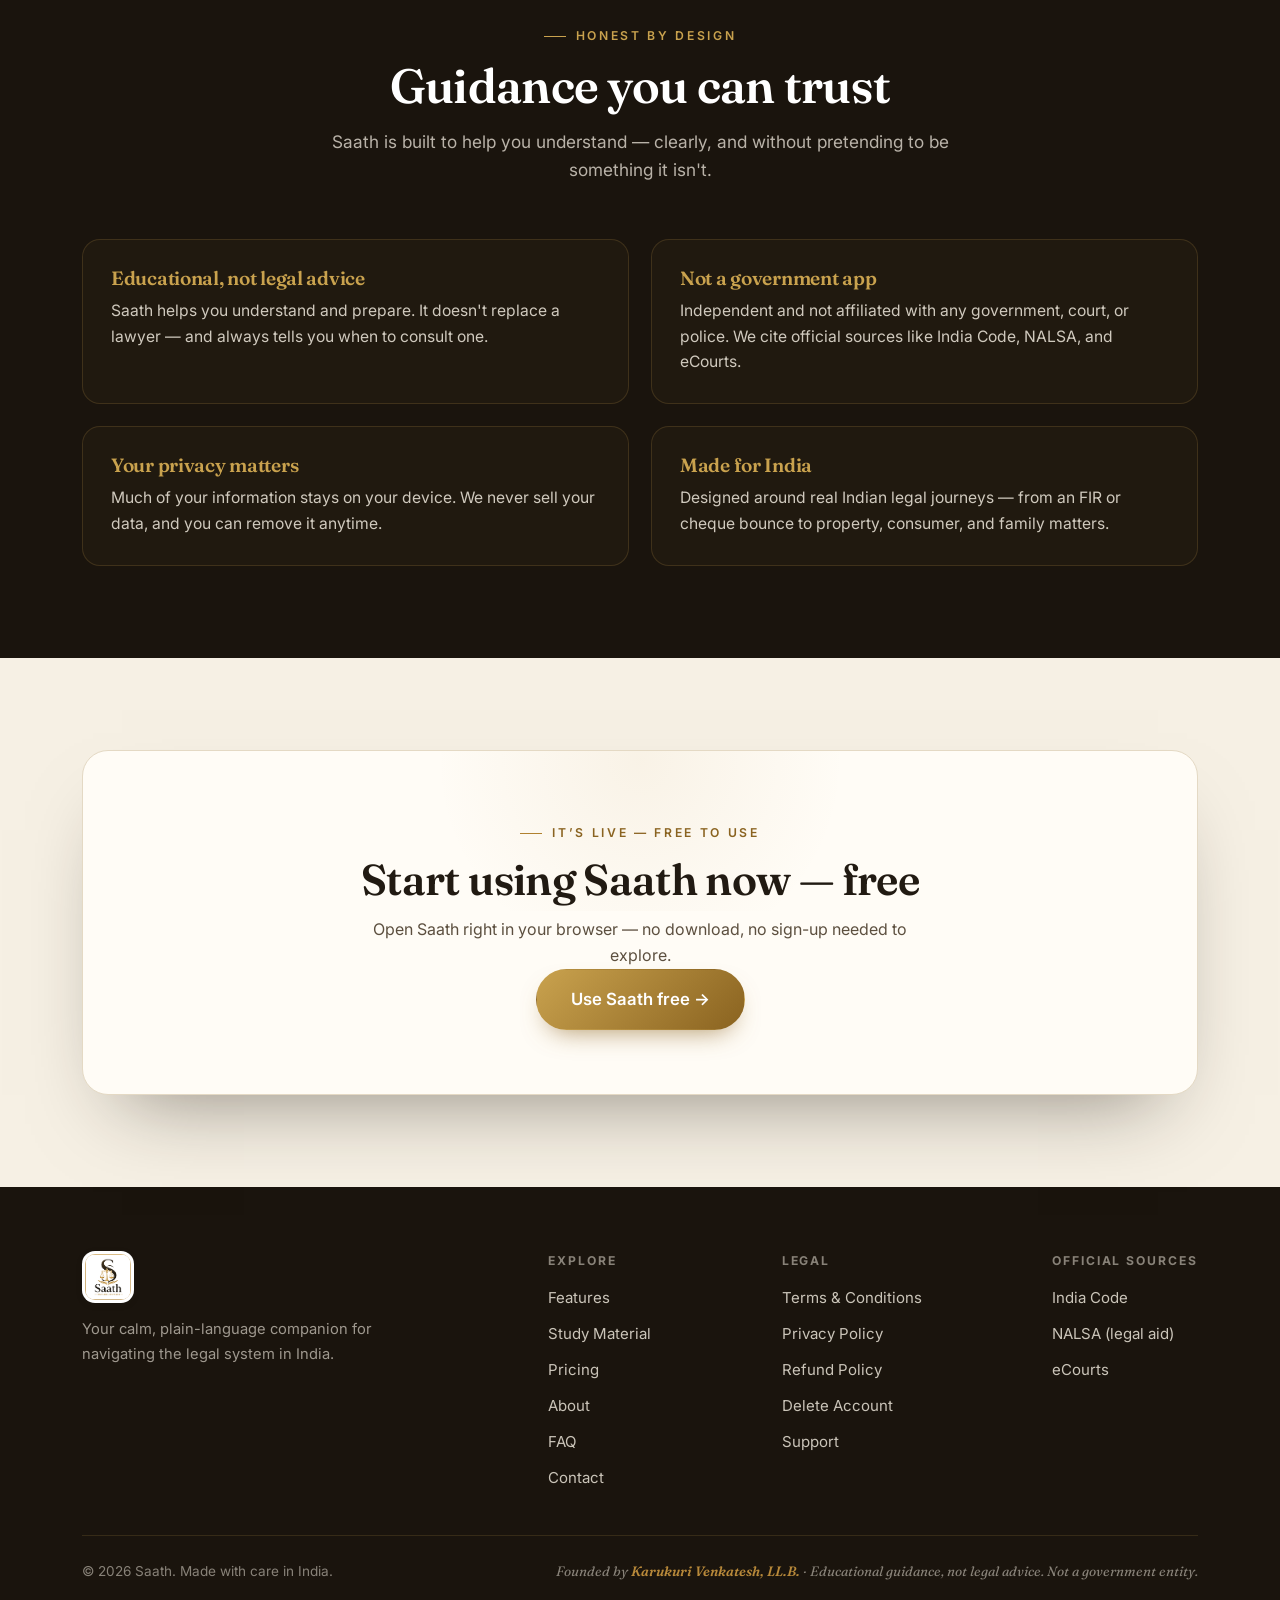
==== commit 70a7211b: "Name the founder on the website Karukuri Venkatesh, LL.B., with a LinkedIn link -- a founder section" ====
--- a/index.html
+++ b/index.html
@@ -163,7 +163,7 @@
       </div>
       <div class="footer-bottom">
         <p>© <span id="year">2026</span> Saath. Made with care in India.</p>
-        <p class="disc">Educational guidance, not legal advice. Not a government entity.</p>
+        <p class="disc">Founded by <a href="https://www.linkedin.com/in/venkatesh-karukuri/" target="_blank" rel="noopener" style="color:#B8893A;font-weight:600;text-decoration:none">Karukuri Venkatesh, LL.B.</a> &middot; Educational guidance, not legal advice. Not a government entity.</p>
       </div>
     </div>
   </footer>
